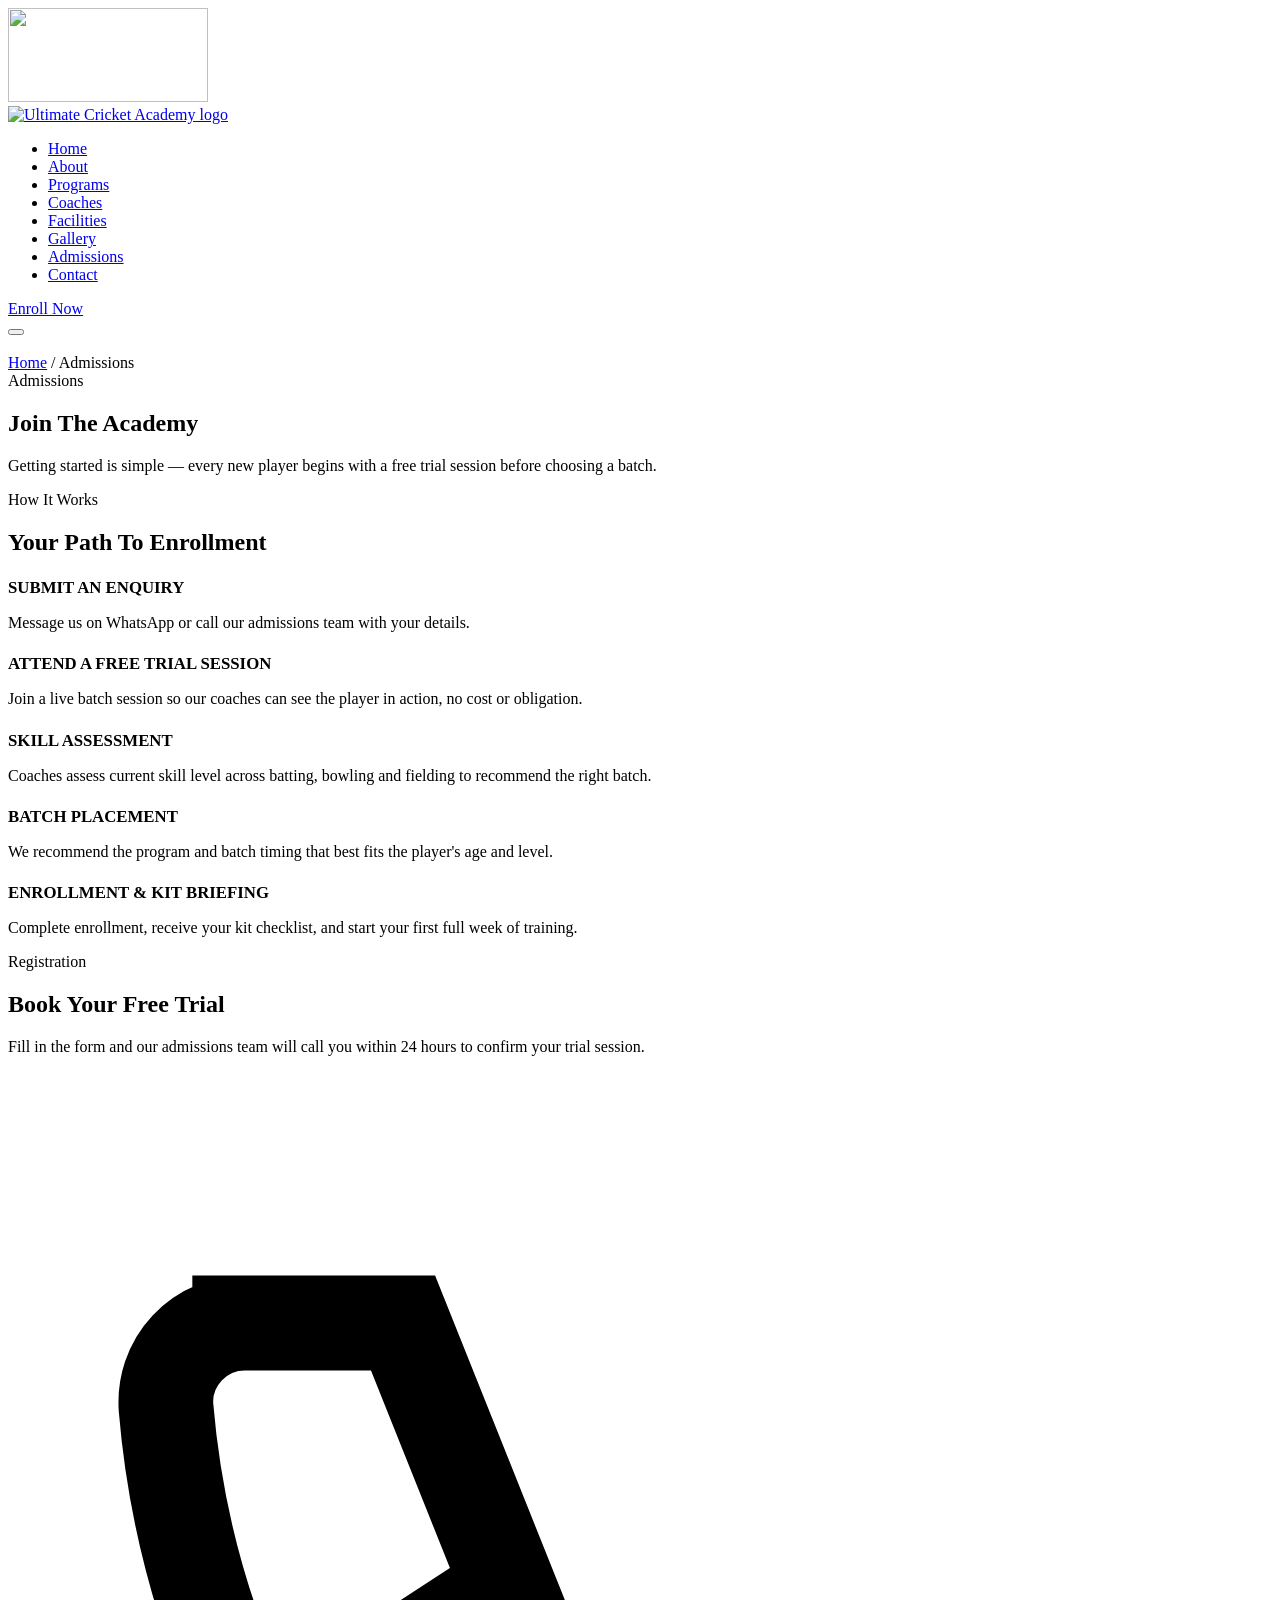
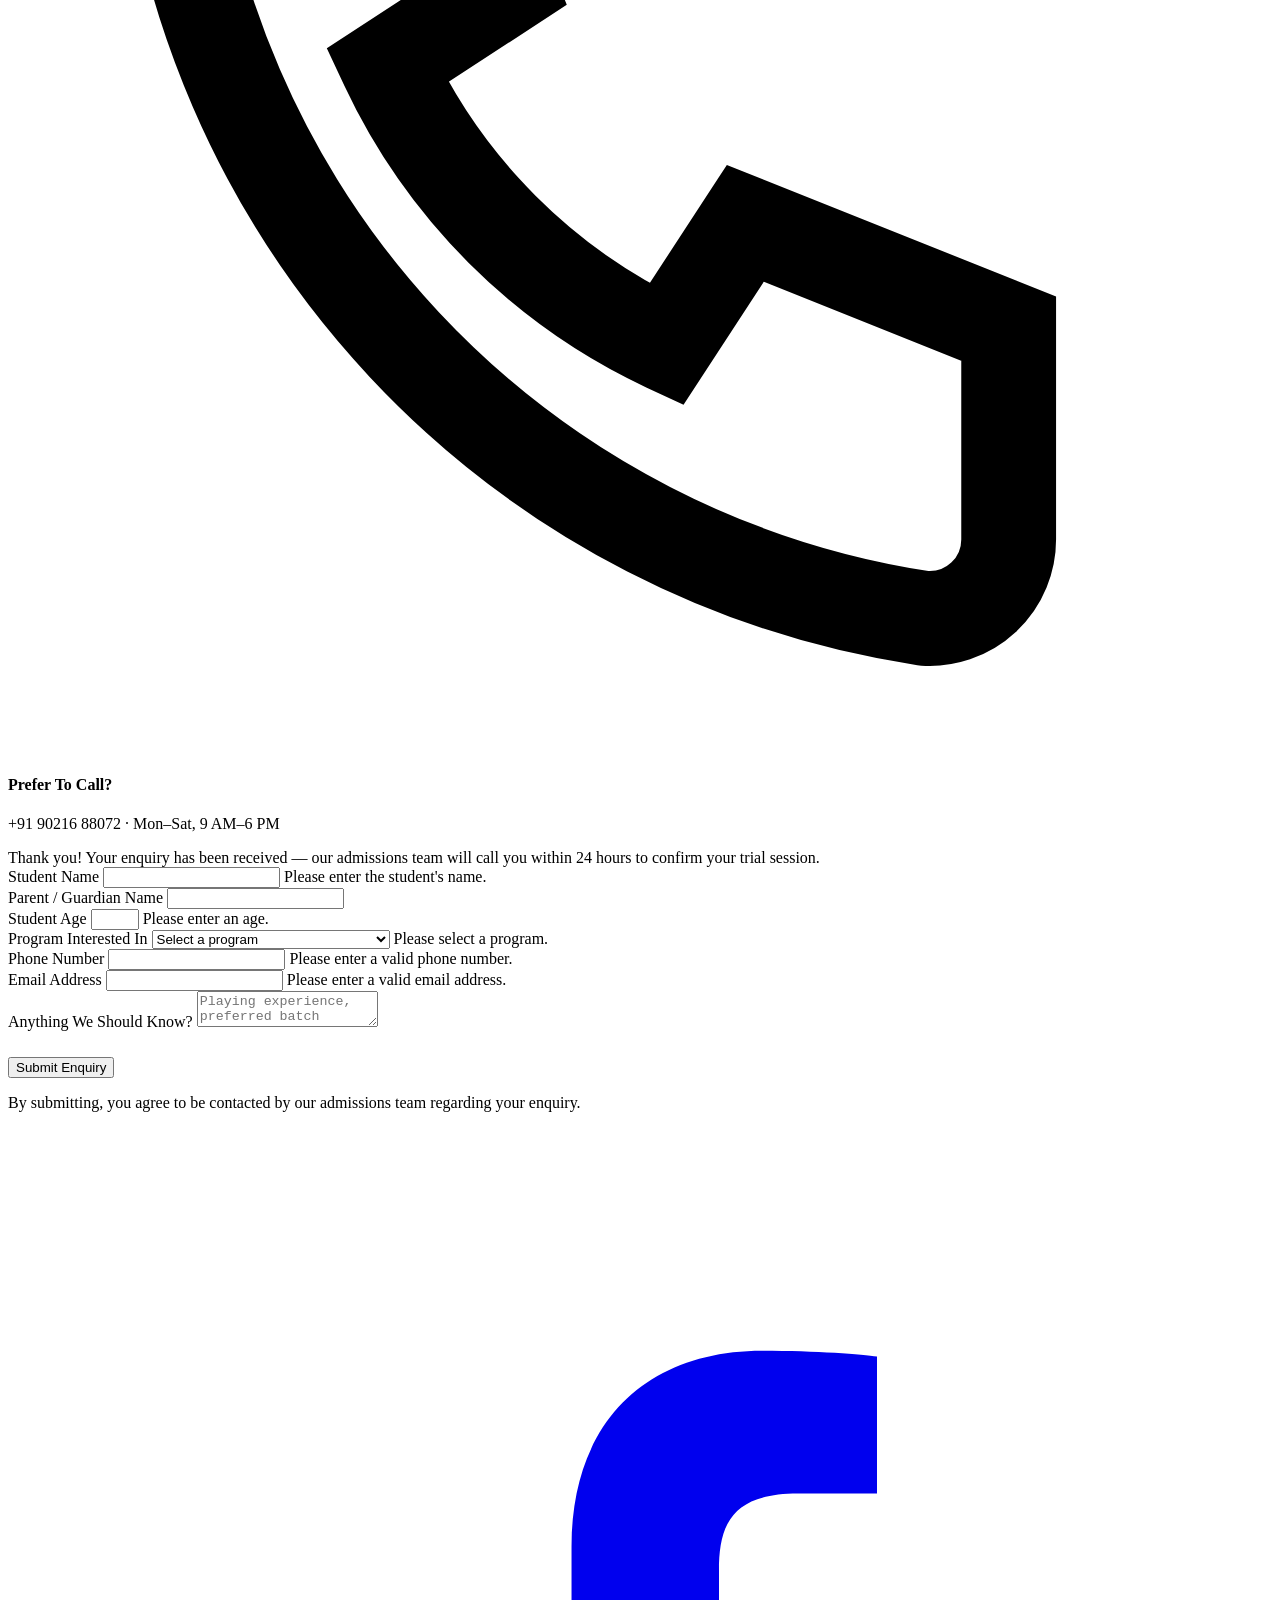
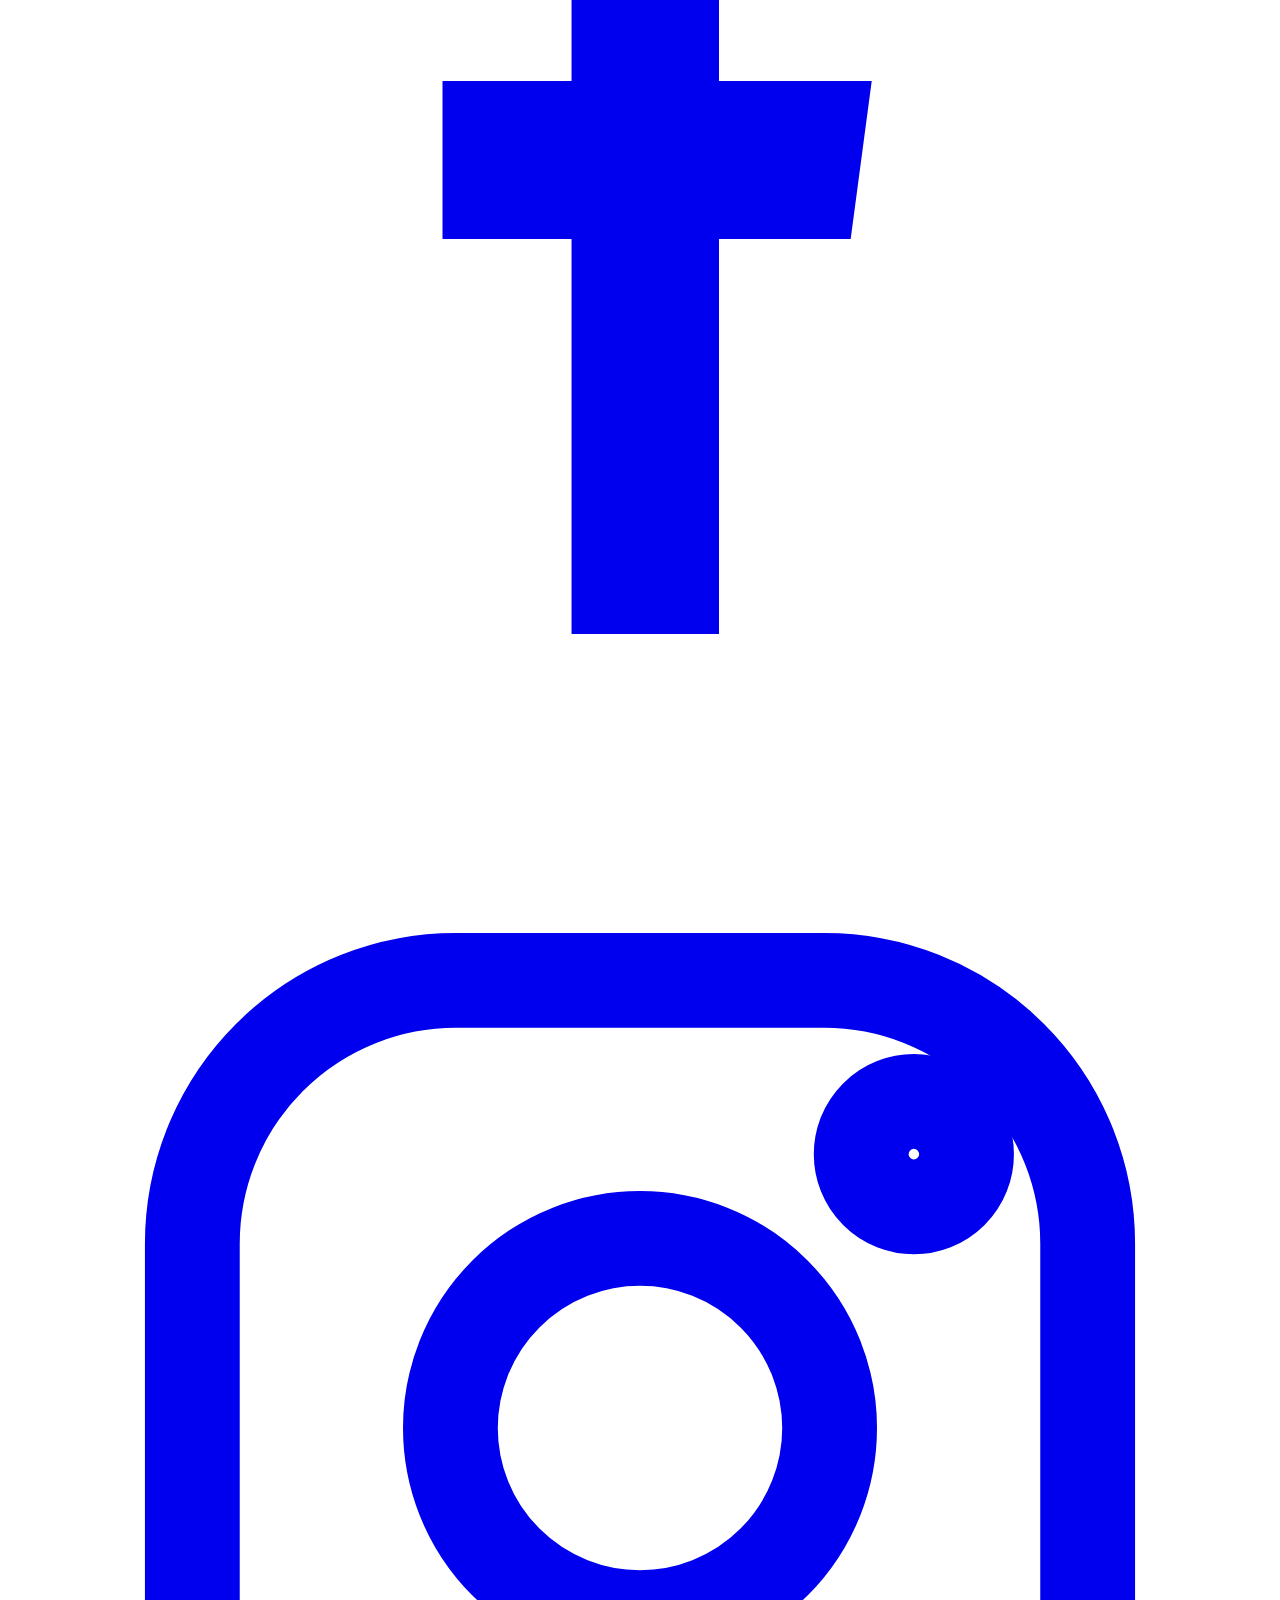
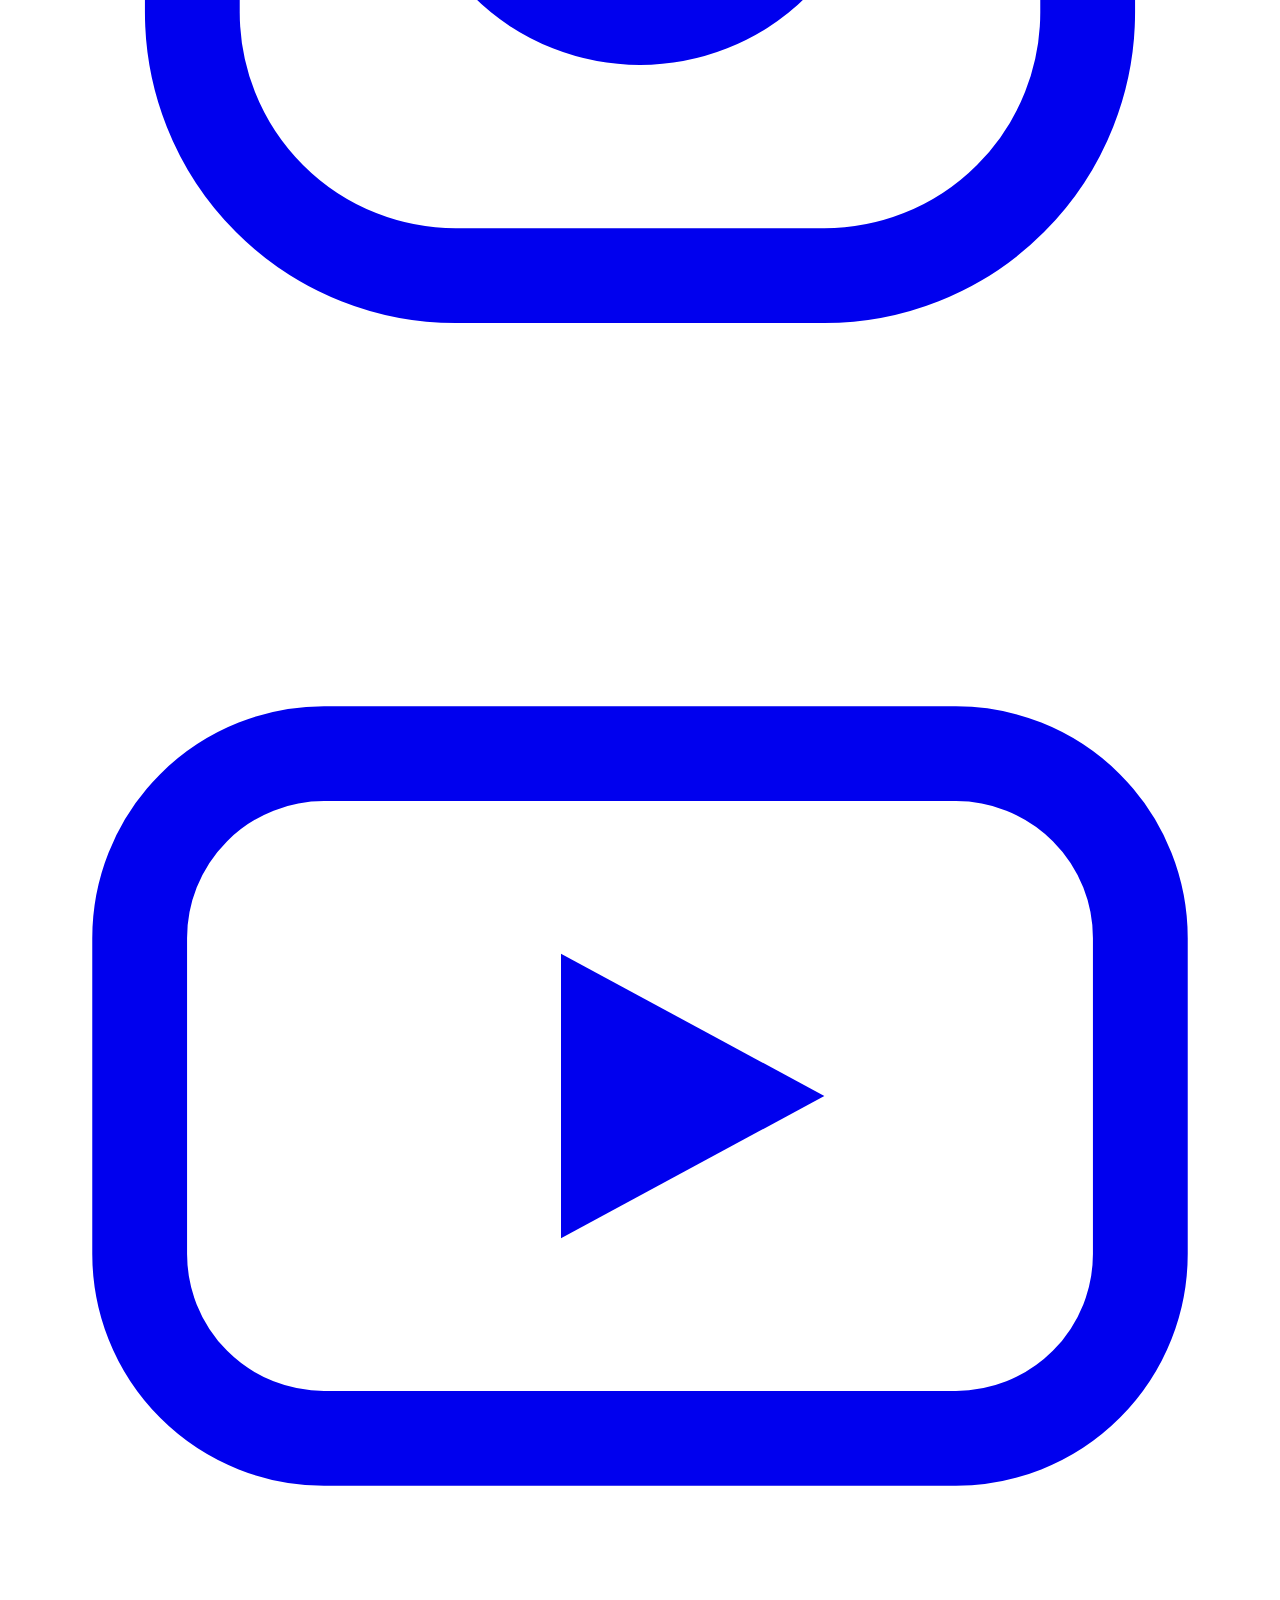
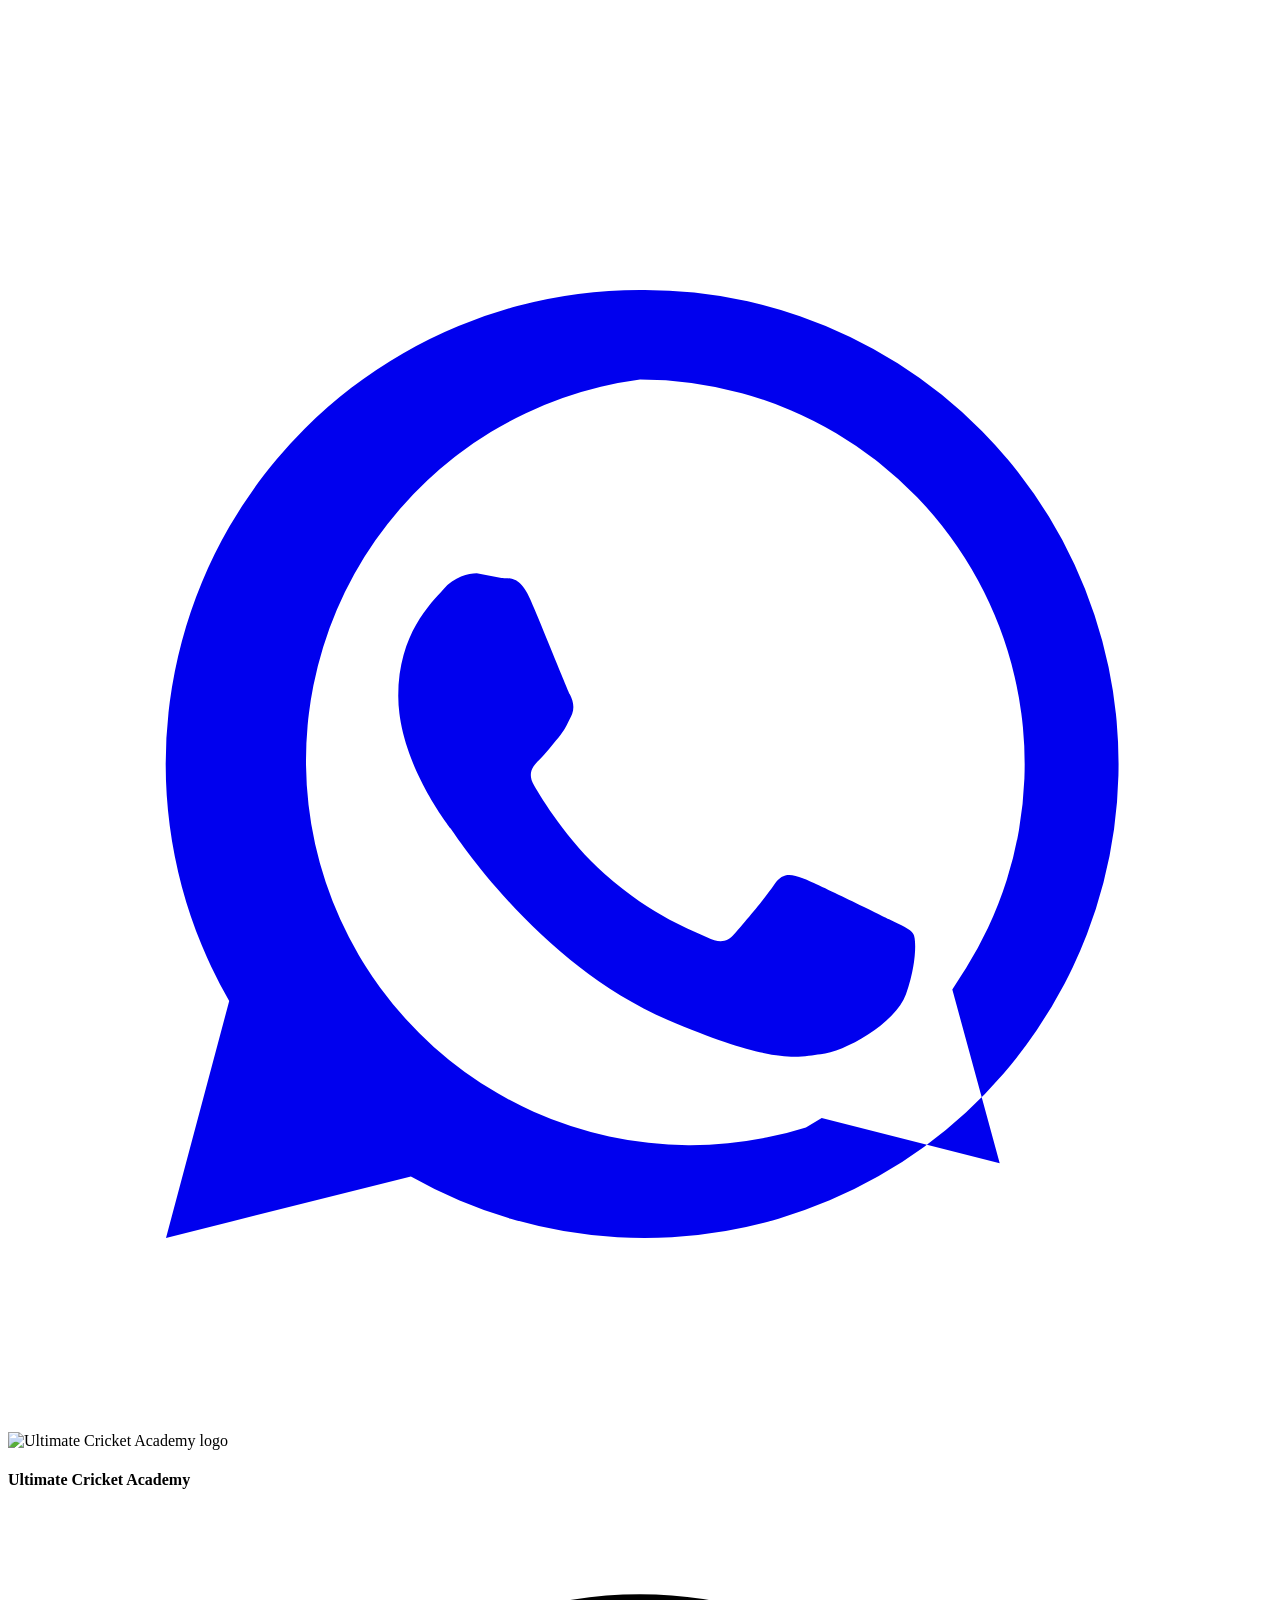
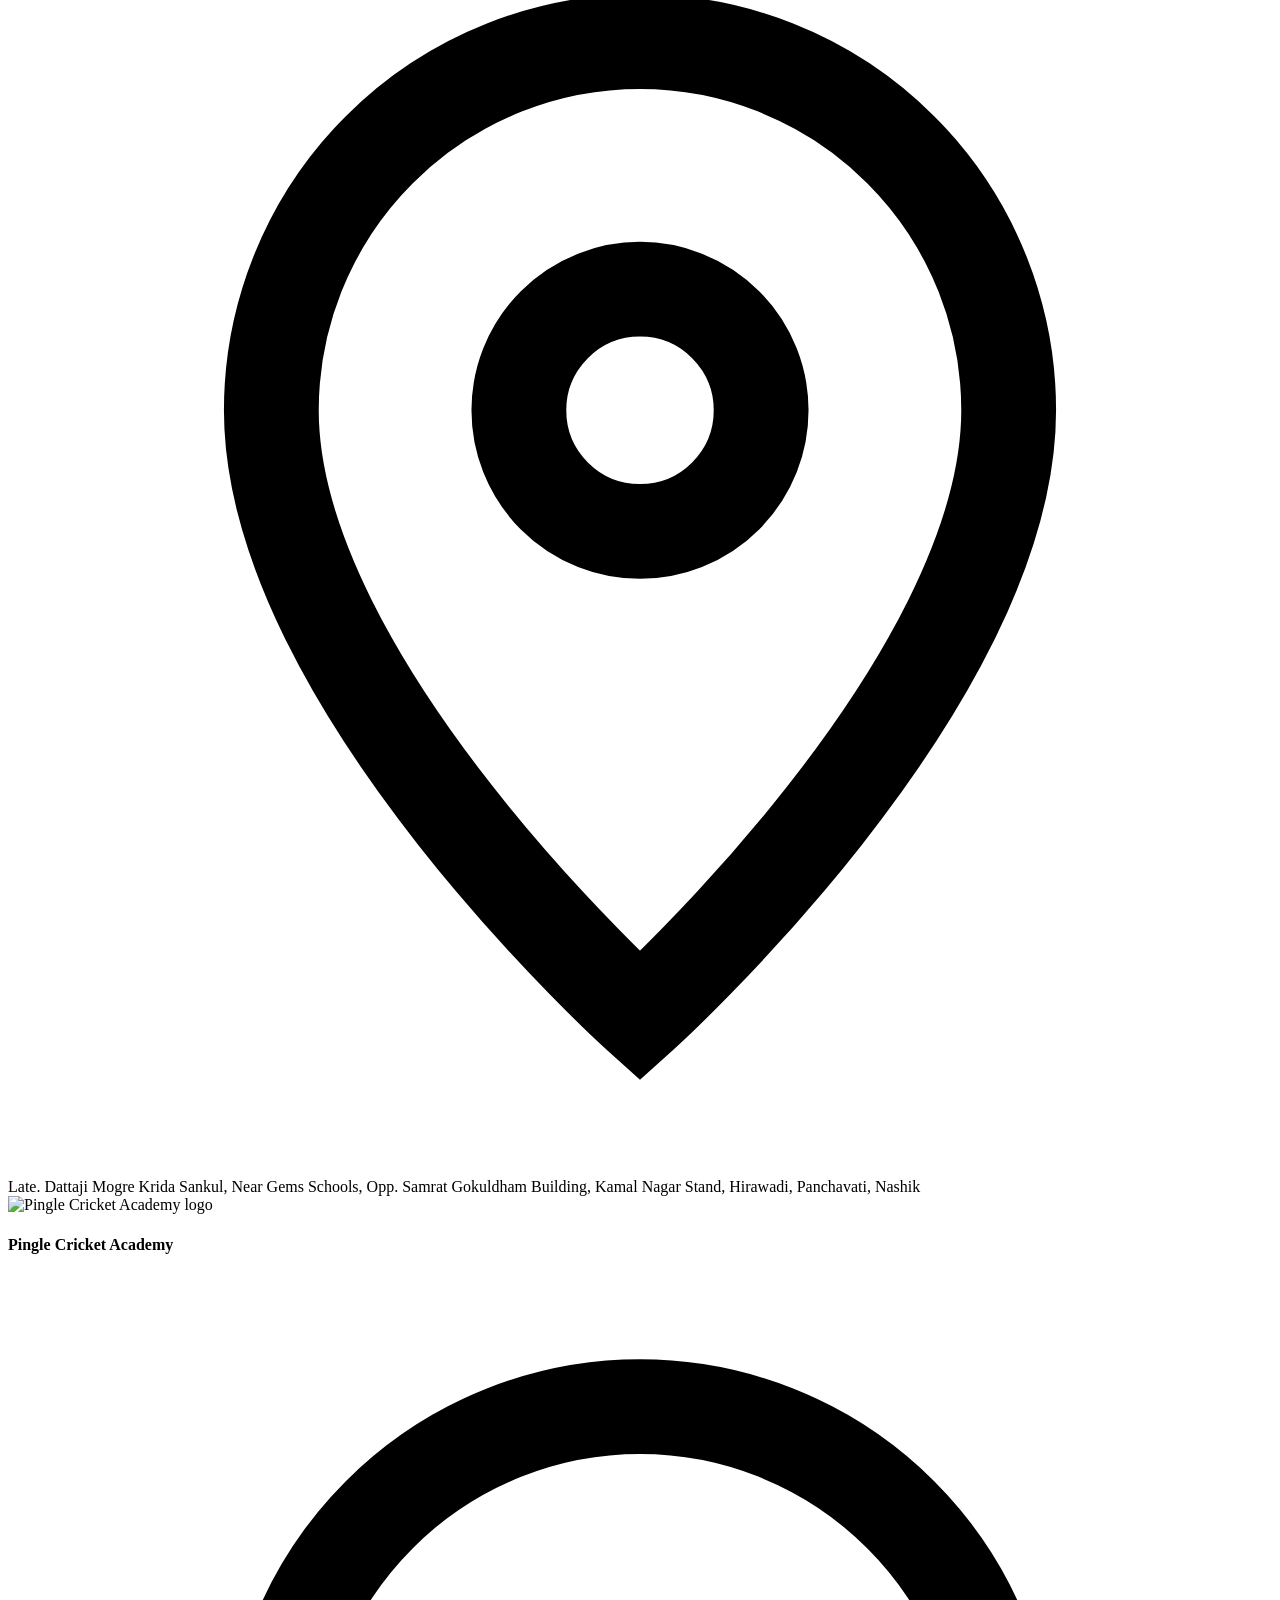
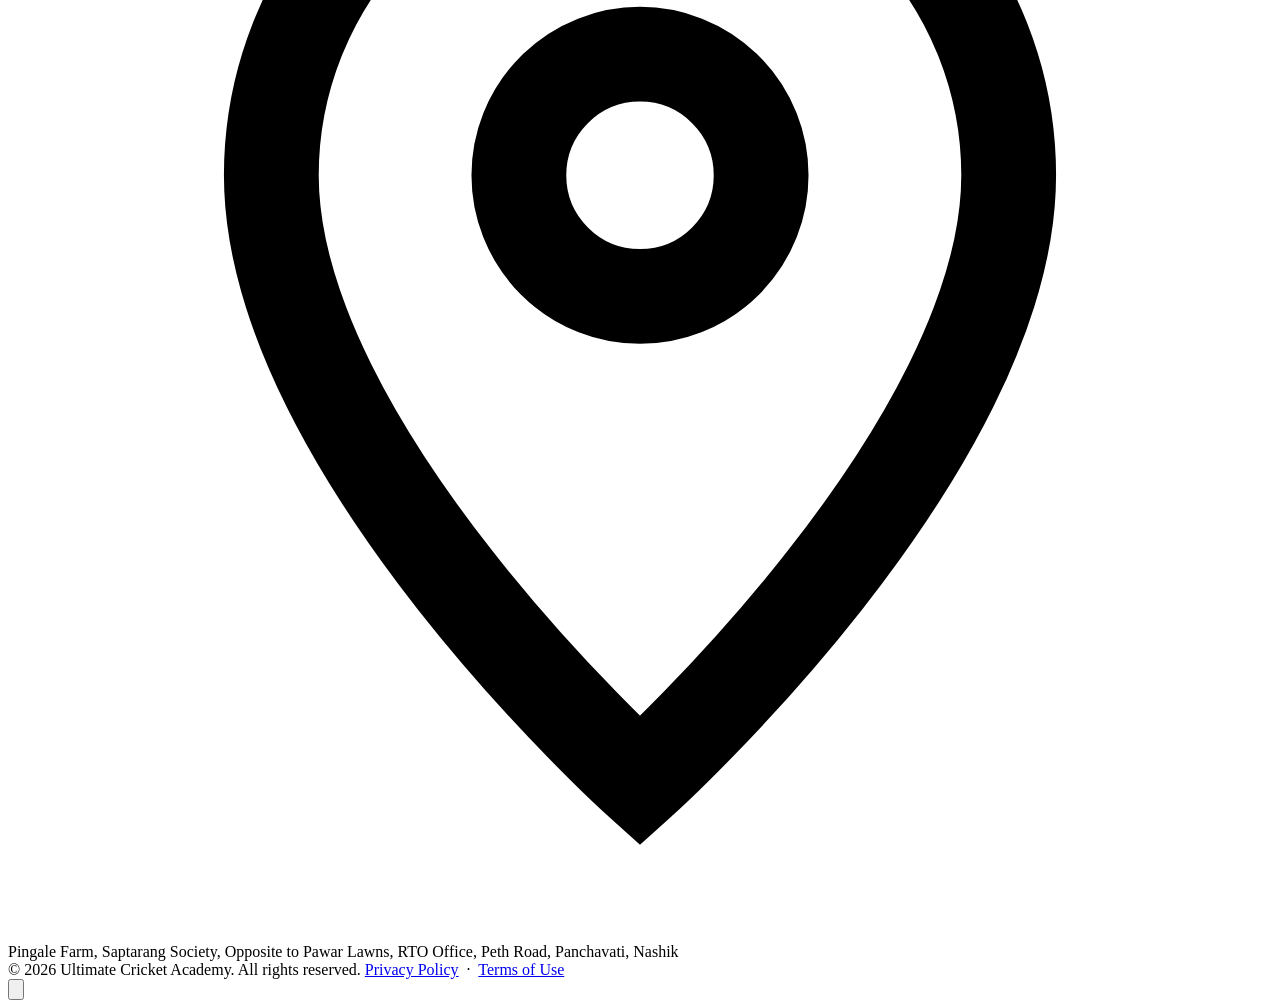
==== admissions.html @ f631624e "Add files via upload" ====
<!DOCTYPE html>
<html lang="en">
<head>
<meta charset="UTF-8">
<meta name="viewport" content="width=device-width, initial-scale=1.0">
<title>Admissions | Ultimate Cricket Academy</title>
<meta name="description" content="Ultimate Cricket Academy is a premium cricket coaching academy offering structured programs for juniors, youth and adults, led by experienced coaches with world-class facilities.">

<link rel="icon" type="image/png" sizes="32x32" href="assets/favicon-32.png">
<link rel="icon" type="image/png" sizes="64x64" href="assets/favicon-64.png">
<link rel="apple-touch-icon" sizes="180x180" href="assets/favicon-180.png">
<link rel="icon" type="image/png" sizes="512x512" href="assets/favicon-512.png">

<link rel="preconnect" href="https://fonts.googleapis.com">
<link rel="preconnect" href="https://fonts.gstatic.com" crossorigin>
<link href="https://fonts.googleapis.com/css2?family=Oswald:wght@400;500;600;700&family=Inter:wght@400;500;600;700&family=Bebas+Neue&display=swap" rel="stylesheet">

<link rel="stylesheet" href="css/style.css">
<noscript><style>.reveal{opacity:1 !important; transform:none !important;} #loader{display:none !important;}</style></noscript>
</head>
<body>
  <div id="loader" aria-hidden="true">
    <img src="assets/logo-transparent.png" alt="" width="200" height="94">
    <div class="loader-bar"></div>
  </div>

  <div class="nav-scrim"></div>
  <header class="navbar">
    <div class="nav-inner">
      <a href="index.html" class="brand" aria-label="Ultimate Cricket Academy home">
        <img src="assets/logo-transparent.png" alt="Ultimate Cricket Academy logo" width="220" height="103">
      </a>
      <nav aria-label="Primary">
        <ul class="nav-links">
          <li><a href="index.html" class="seam-link">Home</a></li>
          <li><a href="about.html" class="seam-link">About</a></li>
          <li><a href="programs.html" class="seam-link">Programs</a></li>
          <li><a href="coaches.html" class="seam-link">Coaches</a></li>
          <li><a href="facilities.html" class="seam-link">Facilities</a></li>
          <li><a href="gallery.html" class="seam-link">Gallery</a></li>
          <li><a href="admissions.html" class="seam-link active">Admissions</a></li>
          <li><a href="contact.html" class="seam-link">Contact</a></li>
        </ul>
      </nav>
      <div class="nav-cta">
        <a href="https://wa.me/918087288072?text=Hi%2C%20I%27m%20interested%20in%20enrolling%20at%20Ultimate%20Cricket%20Academy" class="btn btn-gold" target="_blank" rel="noopener">Enroll Now</a>
      </div>
      <button class="nav-toggle" aria-label="Toggle menu" aria-expanded="false">
        <span></span><span></span><span></span>
      </button>
    </div>
  </header>
  <section class="page-header">
    <img src="assets/icon-mark.png" alt="" class="page-header-swoosh" aria-hidden="true">
    <div class="container">
      <div class="breadcrumb"><a href="index.html">Home</a> / Admissions</div>
      <span class="eyebrow">Admissions</span>
      <h1>Join The Academy</h1>
      <p>Getting started is simple &mdash; every new player begins with a free trial session before choosing a batch.</p>
    </div>
  </section>

  <section class="section">
    <div class="container">
      <div class="section-head reveal">
        <span class="eyebrow">How It Works</span>
        <h2>Your Path To Enrollment</h2>
      </div>
      <div class="steps">
        <div class="step reveal">
          <div class="step-num"></div>
          <div><h4 style="font-family:var(--font-display); color:var(--navy); text-transform:uppercase; font-size:1.05rem; margin-bottom:6px;">Submit An Enquiry</h4><p>Message us on WhatsApp or call our admissions team with your details.</p></div>
        </div>
        <div class="step reveal reveal-delay-1">
          <div class="step-num"></div>
          <div><h4 style="font-family:var(--font-display); color:var(--navy); text-transform:uppercase; font-size:1.05rem; margin-bottom:6px;">Attend A Free Trial Session</h4><p>Join a live batch session so our coaches can see the player in action, no cost or obligation.</p></div>
        </div>
        <div class="step reveal reveal-delay-2">
          <div class="step-num"></div>
          <div><h4 style="font-family:var(--font-display); color:var(--navy); text-transform:uppercase; font-size:1.05rem; margin-bottom:6px;">Skill Assessment</h4><p>Coaches assess current skill level across batting, bowling and fielding to recommend the right batch.</p></div>
        </div>
        <div class="step reveal reveal-delay-3">
          <div class="step-num"></div>
          <div><h4 style="font-family:var(--font-display); color:var(--navy); text-transform:uppercase; font-size:1.05rem; margin-bottom:6px;">Batch Placement</h4><p>We recommend the program and batch timing that best fits the player's age and level.</p></div>
        </div>
        <div class="step reveal reveal-delay-4">
          <div class="step-num"></div>
          <div><h4 style="font-family:var(--font-display); color:var(--navy); text-transform:uppercase; font-size:1.05rem; margin-bottom:6px;">Enrollment &amp; Kit Briefing</h4><p>Complete enrollment, receive your kit checklist, and start your first full week of training.</p></div>
        </div>
      </div>
    </div>
  </section>

  <section class="section">
    <div class="container">
      <div class="grid grid-2" style="align-items:flex-start; gap:60px;">
        <div class="reveal">
          <span class="eyebrow">Registration</span>
          <h2>Book Your Free Trial</h2>
          <p>Fill in the form and our admissions team will call you within 24 hours to confirm your trial session.</p>
          <div class="contact-tile" style="margin-top:30px;">
            <div class="icon-tile"><svg viewBox="0 0 24 24" fill="none" stroke="currentColor" stroke-width="1.8"><path d="M3.5 4.5h4l2 5-2.3 1.5a11 11 0 0 0 5.3 5.3l1.5-2.3 5 2v4a1.5 1.5 0 0 1-1.6 1.5A17 17 0 0 1 3 6.1 1.5 1.5 0 0 1 4.5 4.5z"/></svg></div>
            <div><h4>Prefer To Call?</h4><p>+91 90216 88072 &middot; Mon&ndash;Sat, 9 AM&ndash;6 PM</p></div>
          </div>
        </div>

        <div class="reveal reveal-delay-1">
          <form data-validate novalidate>
            <div class="form-success" id="admissionSuccess">Thank you! Your enquiry has been received &mdash; our admissions team will call you within 24 hours to confirm your trial session.</div>
            <div class="form-grid">
              <div class="field">
                <label for="studentName">Student Name</label>
                <input type="text" id="studentName" name="studentName" required>
                <span class="error">Please enter the student's name.</span>
              </div>
              <div class="field">
                <label for="parentName">Parent / Guardian Name</label>
                <input type="text" id="parentName" name="parentName">
              </div>
              <div class="field">
                <label for="age">Student Age</label>
                <input type="number" id="age" name="age" min="4" max="60" required>
                <span class="error">Please enter an age.</span>
              </div>
              <div class="field">
                <label for="program">Program Interested In</label>
                <select id="program" name="program" required>
                  <option value="">Select a program</option>
                  <option>Mini Cricketers (5&ndash;8)</option>
                  <option>Junior Development (9&ndash;12)</option>
                  <option>Youth Elite (13&ndash;17)</option>
                  <option>High-Performance Elite Squad (18+)</option>
                  <option>Personal Training</option>
                  <option>Summer / Holiday Camp</option>
                </select>
                <span class="error">Please select a program.</span>
              </div>
              <div class="field">
                <label for="phone">Phone Number</label>
                <input type="tel" id="phone" name="phone" required>
                <span class="error">Please enter a valid phone number.</span>
              </div>
              <div class="field">
                <label for="email">Email Address</label>
                <input type="email" id="email" name="email" required>
                <span class="error">Please enter a valid email address.</span>
              </div>
              <div class="field full">
                <label for="message">Anything We Should Know?</label>
                <textarea id="message" name="message" placeholder="Playing experience, preferred batch timing, etc."></textarea>
              </div>
            </div>
            <button type="submit" class="btn btn-gold btn-block" style="margin-top:26px;">Submit Enquiry</button>
            <p class="form-note">By submitting, you agree to be contacted by our admissions team regarding your enquiry.</p>
          </form>
        </div>
      </div>
    </div>
  </section>
  <footer>
    <div class="footer-stitch" aria-hidden="true"></div>
    <div class="container footer-top">
      <div class="footer-social" aria-label="Social media links" style="margin:0 0 32px;">
        <a href="https://www.facebook.com/bhavik.mankodi" target="_blank" rel="noopener" aria-label="Facebook"><svg viewBox="0 0 24 24" fill="currentColor"><path d="M13.5 21v-7.5H16l.4-3H13.5V8.4c0-.87.24-1.46 1.5-1.46H16.5V4.34C16.24 4.3 15.35 4.23 14.32 4.23c-2.15 0-3.62 1.31-3.62 3.72V10.5H8.25v3H10.7V21h2.8z"/></svg></a>
        <a href="https://www.instagram.com/ultimate_cricket_academy?igsi=dTNucmFyZTFrN2hw" target="_blank" rel="noopener" aria-label="Instagram"><svg viewBox="0 0 24 24" fill="none" stroke="currentColor" stroke-width="1.8"><rect x="3.5" y="3.5" width="17" height="17" rx="5"/><circle cx="12" cy="12" r="3.6"/><circle cx="17.2" cy="6.8" r="1"/></svg></a>
        <a href="https://www.youtube.com/@mankodibhavik9" target="_blank" rel="noopener" aria-label="YouTube"><svg viewBox="0 0 24 24" fill="none" stroke="currentColor" stroke-width="1.8"><rect x="2.5" y="5.5" width="19" height="13" rx="3.5"/><path d="M10.5 9.3l5 2.7-5 2.7z" fill="currentColor" stroke="none"/></svg></a>
        <a href="https://wa.me/918087288072" target="_blank" rel="noopener" aria-label="WhatsApp"><svg viewBox="0 0 24 24" fill="currentColor"><path d="M12 3a9 9 0 0 0-7.8 13.5L3 21l4.65-1.17A9 9 0 1 0 12 3zm0 1.7a7.3 7.3 0 0 1 6.13 11.27l-.2.31.9 3.3-3.38-.86-.3.18A7.3 7.3 0 1 1 12 4.7zm-3.1 3.68c-.16 0-.42.06-.64.31-.22.25-.85.83-.85 2.02s.87 2.35.99 2.51c.12.16 1.7 2.6 4.13 3.64 2.04.87 2.46.7 2.9.65.44-.04 1.42-.58 1.62-1.14.2-.56.2-1.04.14-1.14-.06-.1-.22-.16-.46-.28-.24-.12-1.42-.7-1.64-.78-.22-.08-.38-.12-.54.12-.16.24-.62.78-.76.94-.14.16-.28.18-.52.06-.24-.12-1.02-.38-1.94-1.2-.72-.64-1.2-1.44-1.34-1.68-.14-.24-.02-.37.1-.49.11-.11.24-.28.36-.42.12-.14.16-.24.24-.4.08-.16.04-.3-.02-.42-.06-.12-.54-1.32-.75-1.8-.2-.47-.4-.4-.55-.41z"/></svg></a>
      </div>
      <div class="footer-addresses">
        <div>
          <div class="footer-address-badge"><img src="assets/logo-transparent.png" alt="Ultimate Cricket Academy logo" class="footer-address-logo"></div>
          <h4>Ultimate Cricket Academy</h4>
          <div class="contact-line">
            <svg viewBox="0 0 24 24" fill="none" stroke="currentColor" stroke-width="1.8"><path d="M12 21s7-6.3 7-11.5A7 7 0 0 0 5 9.5C5 14.7 12 21 12 21z"/><circle cx="12" cy="9.5" r="2.3"/></svg>
            <span>Late. Dattaji Mogre Krida Sankul, Near Gems Schools, Opp. Samrat Gokuldham Building, Kamal Nagar Stand, Hirawadi, Panchavati, Nashik</span>
          </div>
        </div>
        <div>
          <div class="footer-address-badge"><img src="assets/pingle-logo-transparent.png" alt="Pingle Cricket Academy logo" class="footer-address-logo"></div>
          <h4>Pingle Cricket Academy</h4>
          <div class="contact-line">
            <svg viewBox="0 0 24 24" fill="none" stroke="currentColor" stroke-width="1.8"><path d="M12 21s7-6.3 7-11.5A7 7 0 0 0 5 9.5C5 14.7 12 21 12 21z"/><circle cx="12" cy="9.5" r="2.3"/></svg>
            <span>Pingale Farm, Saptarang Society, Opposite to Pawar Lawns, RTO Office, Peth Road, Panchavati, Nashik</span>
          </div>
        </div>
      </div>
    </div>
    <div class="container">
      <div class="footer-bottom">
        <span>&copy; <span data-year>2026</span> Ultimate Cricket Academy. All rights reserved.</span>
        <span><a href="#">Privacy Policy</a> &nbsp;&middot;&nbsp; <a href="#">Terms of Use</a></span>
      </div>
    </div>
  </footer>

  <button id="toTop" aria-label="Back to top">
    <svg viewBox="0 0 24 24" fill="none" stroke="currentColor" stroke-width="2.2"><path d="M6 15l6-6 6 6"/></svg>
  </button>

  <script src="js/main.js"></script>
</body>
</html>
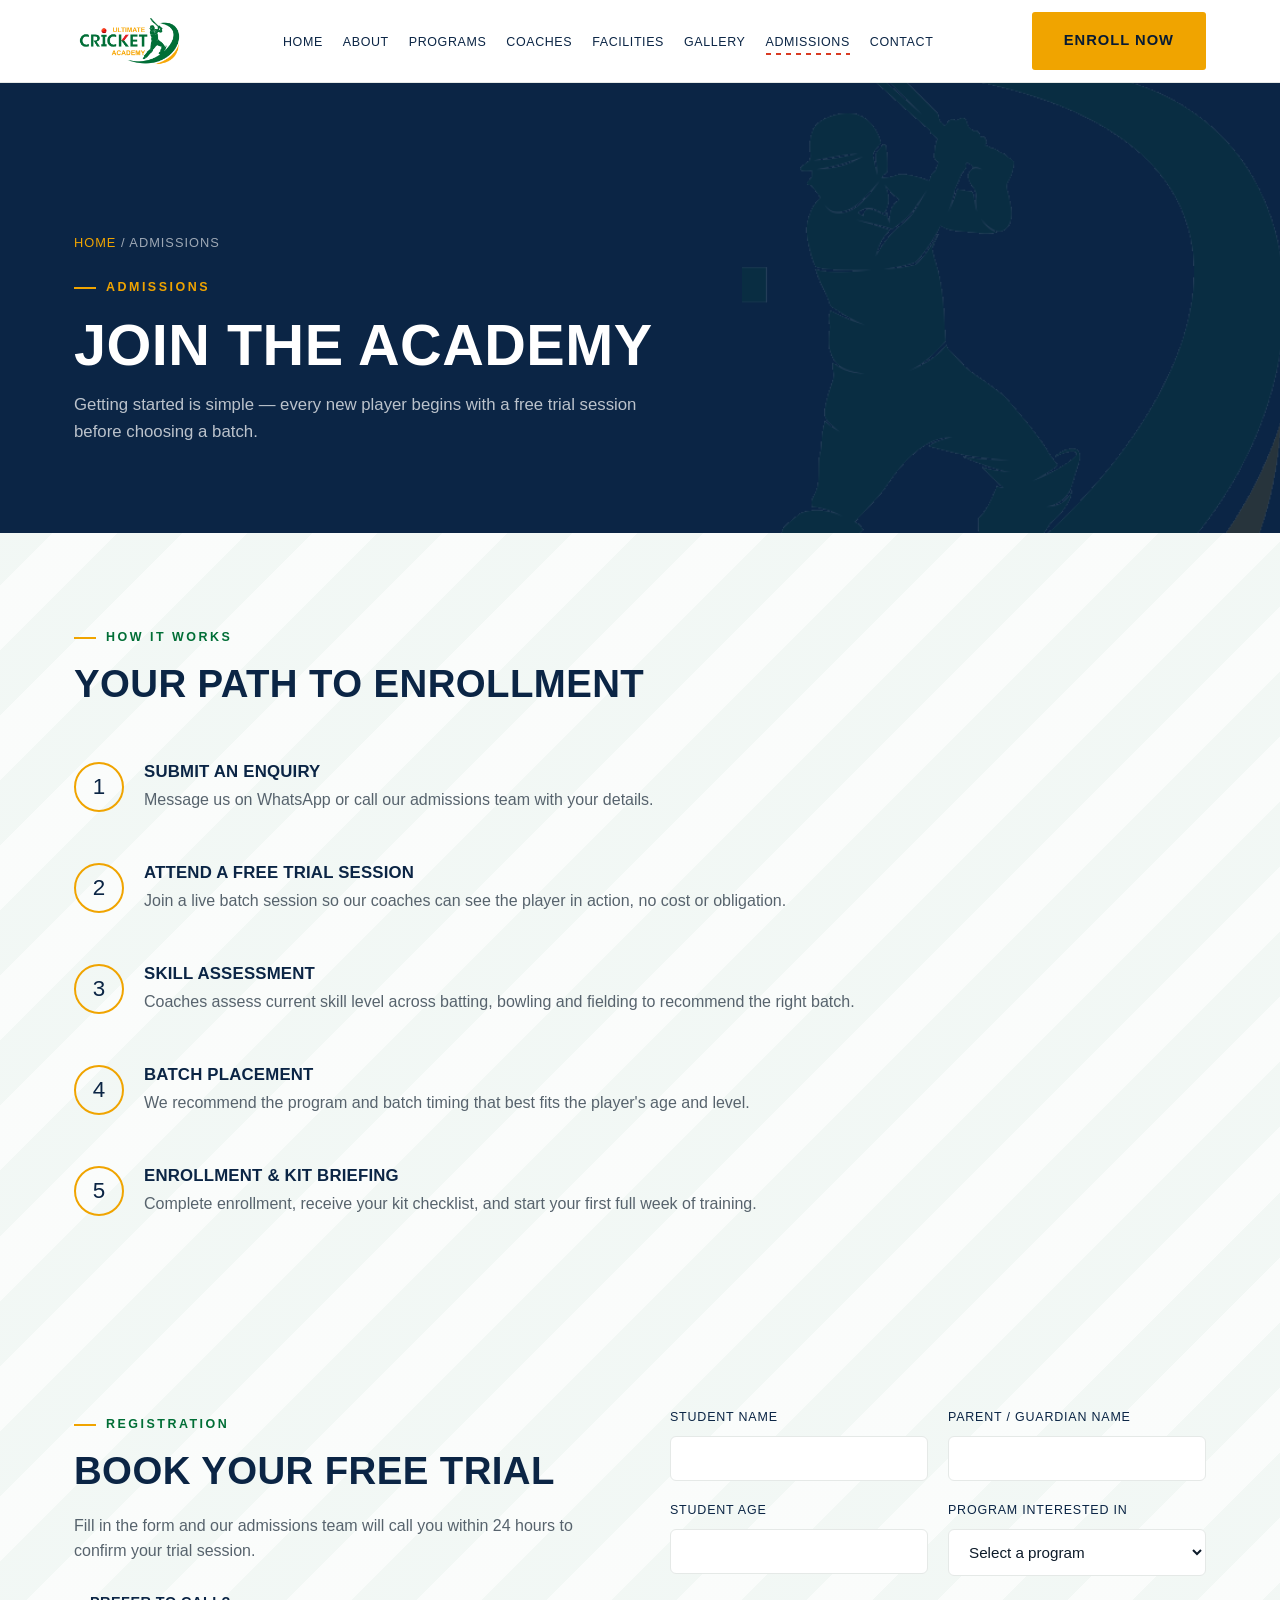
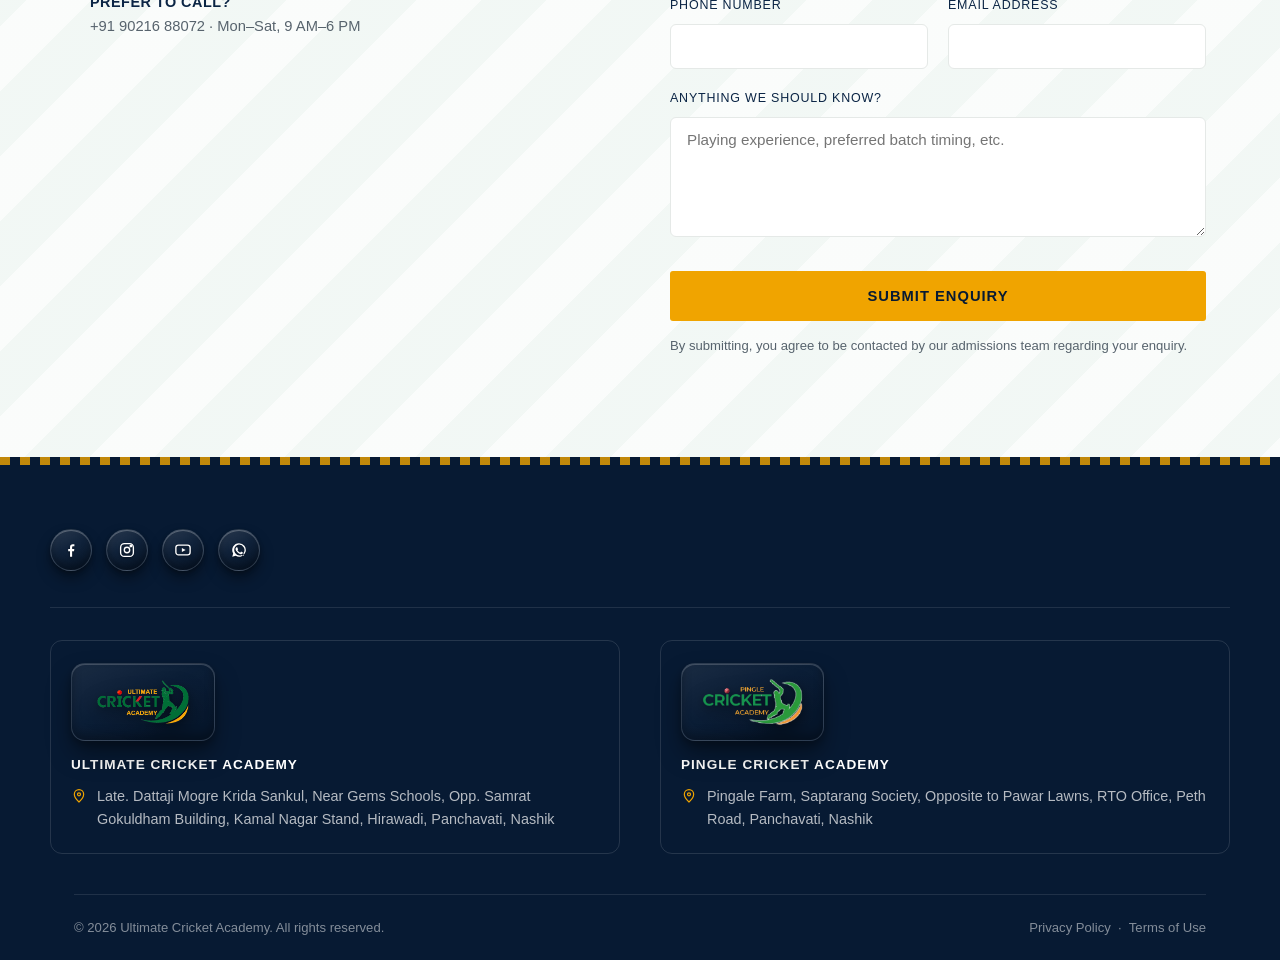
==== commit 83dfd04a: "Added Riddhi Khot" ====
--- a/admissions.html
+++ b/admissions.html
@@ -105,26 +105,26 @@
         </div>
 
         <div class="reveal reveal-delay-1">
-          <form data-validate novalidate>
+          <form data-validate data-whatsapp="919021688072" novalidate>
             <div class="form-success" id="admissionSuccess">Thank you! Your enquiry has been received &mdash; our admissions team will call you within 24 hours to confirm your trial session.</div>
             <div class="form-grid">
               <div class="field">
                 <label for="studentName">Student Name</label>
-                <input type="text" id="studentName" name="studentName" required>
+                <input type="text" id="studentName" name="studentName" data-wa-label="Student Name" required>
                 <span class="error">Please enter the student's name.</span>
               </div>
               <div class="field">
                 <label for="parentName">Parent / Guardian Name</label>
-                <input type="text" id="parentName" name="parentName">
+                <input type="text" id="parentName" name="parentName" data-wa-label="Parent/Guardian Name">
               </div>
               <div class="field">
                 <label for="age">Student Age</label>
-                <input type="number" id="age" name="age" min="4" max="60" required>
+                <input type="number" id="age" name="age" data-wa-label="Student Age" min="4" max="60" required>
                 <span class="error">Please enter an age.</span>
               </div>
               <div class="field">
                 <label for="program">Program Interested In</label>
-                <select id="program" name="program" required>
+                <select id="program" name="program" data-wa-label="Program" required>
                   <option value="">Select a program</option>
                   <option>Mini Cricketers (5&ndash;8)</option>
                   <option>Junior Development (9&ndash;12)</option>
@@ -137,17 +137,17 @@
               </div>
               <div class="field">
                 <label for="phone">Phone Number</label>
-                <input type="tel" id="phone" name="phone" required>
+                <input type="tel" id="phone" name="phone" data-wa-label="Phone Number" required>
                 <span class="error">Please enter a valid phone number.</span>
               </div>
               <div class="field">
                 <label for="email">Email Address</label>
-                <input type="email" id="email" name="email" required>
+                <input type="email" id="email" name="email" data-wa-label="Email" required>
                 <span class="error">Please enter a valid email address.</span>
               </div>
               <div class="field full">
                 <label for="message">Anything We Should Know?</label>
-                <textarea id="message" name="message" placeholder="Playing experience, preferred batch timing, etc."></textarea>
+                <textarea id="message" name="message" data-wa-label="Notes" placeholder="Playing experience, preferred batch timing, etc."></textarea>
               </div>
             </div>
             <button type="submit" class="btn btn-gold btn-block" style="margin-top:26px;">Submit Enquiry</button>
--- a/css/style.css
+++ b/css/style.css
@@ -0,0 +1,861 @@
+/* ==========================================================================
+   Ultimate Cricket Academy — Design System
+   Navy / Cricket Green / Gold — clean, premium, trustworthy
+   ========================================================================== */
+
+:root{
+  --navy:        #0B2545;
+  --navy-dark:   #071A33;
+  --navy-tint:   #12335E;
+  --green:       #006E36;
+  --green-dark:  #00522A;
+  --green-tint:  #E6F2EB;
+  --gold:        #F0A400;
+  --gold-deep:   #B36E00;
+  --red:         #D93A22;
+  --bg:          #FFFFFF;
+  --bg-soft:     #F5F7F6;
+  --ink:         #0D1B2A;
+  --muted:       #57636D;
+  --line:        #E5E9E7;
+
+  --font-display: "Oswald", sans-serif;
+  --font-body: "Inter", sans-serif;
+  --font-score: "Bebas Neue", sans-serif;
+
+  --container: 1180px;
+  --radius: 8px;
+  --shadow-sm: 0 2px 10px rgba(11,37,69,.06);
+  --shadow-md: 0 12px 32px rgba(11,37,69,.10);
+  --shadow-lg: 0 24px 60px rgba(11,37,69,.16);
+}
+
+*, *::before, *::after{ box-sizing:border-box; }
+html{ scroll-behavior:smooth; }
+@media (prefers-reduced-motion: reduce){
+  html{ scroll-behavior:auto; }
+  *, *::before, *::after{ animation-duration:0.001ms !important; animation-iteration-count:1 !important; transition-duration:0.001ms !important; scroll-behavior:auto !important; }
+}
+
+body{
+  margin:0;
+  font-family:var(--font-body);
+  color:var(--ink);
+  background:
+    repeating-linear-gradient(135deg,
+      rgba(0,110,54,0.05) 0px,
+      rgba(0,110,54,0.05) 46px,
+      rgba(0,110,54,0.02) 46px,
+      rgba(0,110,54,0.02) 92px),
+    var(--bg);
+  font-size:16px;
+  line-height:1.6;
+  -webkit-font-smoothing:antialiased;
+}
+
+h1,h2,h3,h4{
+  font-family:var(--font-display);
+  color:var(--navy);
+  margin:0 0 .5em;
+  line-height:1.15;
+  font-weight:600;
+  letter-spacing:.2px;
+}
+h1{ font-size:clamp(2.4rem, 4.5vw, 4rem); font-weight:700; text-transform:uppercase; letter-spacing:.5px; }
+h2{ font-size:clamp(1.9rem, 3vw, 2.6rem); text-transform:uppercase; letter-spacing:.4px; }
+h3{ font-size:1.3rem; }
+p{ margin:0 0 1em; color:var(--muted); }
+a{ color:inherit; text-decoration:none; }
+img{ max-width:100%; display:block; }
+ul{ margin:0; padding:0; list-style:none; }
+button{ font-family:inherit; cursor:pointer; }
+
+.container{ max-width:var(--container); margin:0 auto; padding:0 24px; }
+.section{ padding:88px 0; }
+.section-soft{ background:var(--bg-soft); }
+.section-navy{ background:var(--navy); color:#fff; }
+.section-navy h2, .section-navy h3{ color:#fff; }
+.section-navy p{ color:rgba(255,255,255,.72); }
+
+.eyebrow{
+  display:inline-flex; align-items:center; gap:10px;
+  font-family:var(--font-display);
+  font-size:.78rem; font-weight:600;
+  letter-spacing:2.5px; text-transform:uppercase;
+  color:var(--green);
+  margin-bottom:14px;
+}
+.eyebrow::before{
+  content:""; width:22px; height:2px; background:var(--gold); display:inline-block;
+}
+.section-navy .eyebrow{ color:var(--gold); }
+
+.section-head{ max-width:680px; margin-bottom:56px; }
+.section-head.center{ margin-left:auto; margin-right:auto; text-align:center; }
+
+/* ---------- Seam-stitch signature motif ---------- */
+/* A cricket-ball seam stitch used as the site's structural signature:
+   dividers, underlines, and section markers. */
+.stitch{
+  position:relative;
+  height:14px;
+  width:100%;
+  overflow:hidden;
+}
+.stitch svg{ width:100%; height:100%; display:block; }
+
+.stitch-divider{
+  display:flex; align-items:center; gap:14px;
+  margin:0 0 40px;
+}
+.stitch-divider .seam{
+  flex:1; height:10px;
+  background-image: repeating-linear-gradient(90deg, var(--red) 0 8px, transparent 8px 16px);
+  mask-image: linear-gradient(90deg, transparent, black 6%, black 94%, transparent);
+  position:relative;
+}
+.stitch-divider .seam::before, .stitch-divider .seam::after{
+  content:""; position:absolute; left:0; right:0; height:1px; background:var(--line);
+}
+.stitch-divider .seam::before{ top:2px; }
+.stitch-divider .seam::after{ bottom:2px; }
+.stitch-divider .ball-dot{
+  width:10px; height:10px; border-radius:50%; background:var(--red); flex:none;
+}
+
+/* underline-on-hover using seam stitch */
+.seam-link{
+  position:relative; padding-bottom:6px;
+}
+.seam-link::after{
+  content:"";
+  position:absolute; left:0; bottom:0; height:2px; width:0;
+  background-image: repeating-linear-gradient(90deg, var(--red) 0 5px, transparent 5px 10px);
+  transition:width .3s ease;
+}
+.seam-link:hover::after, .seam-link.active::after{ width:100%; }
+
+/* ---------- Buttons ---------- */
+.btn{
+  display:inline-flex; align-items:center; justify-content:center; gap:8px;
+  font-family:var(--font-display);
+  font-weight:600; font-size:.92rem; letter-spacing:1px; text-transform:uppercase;
+  padding:15px 30px;
+  border-radius:3px;
+  border:2px solid transparent;
+  transition:transform .18s ease, box-shadow .18s ease, background .18s ease, color .18s ease, border-color .18s ease;
+  white-space:nowrap;
+}
+.btn-gold{ background:var(--gold); color:var(--navy-dark); }
+.btn-gold:hover{ background:#ffb31a; transform:translateY(-2px); box-shadow:var(--shadow-md); }
+.btn-outline{ background:transparent; border-color:rgba(255,255,255,.5); color:#fff; }
+.btn-outline:hover{ border-color:#fff; background:rgba(255,255,255,.08); transform:translateY(-2px); }
+.btn-outline-navy{ background:transparent; border-color:var(--navy); color:var(--navy); }
+.btn-outline-navy:hover{ background:var(--navy); color:#fff; transform:translateY(-2px); }
+.btn-green{ background:var(--green); color:#fff; }
+.btn-green:hover{ background:var(--green-dark); transform:translateY(-2px); box-shadow:var(--shadow-md); }
+.btn-block{ width:100%; }
+.btn:focus-visible, a:focus-visible, button:focus-visible, input:focus-visible, textarea:focus-visible, select:focus-visible{
+  outline:3px solid var(--gold); outline-offset:2px;
+}
+
+/* ==========================================================================
+   Loading screen
+   ========================================================================== */
+#loader{
+  position:fixed; inset:0; z-index:9999;
+  background:var(--navy);
+  display:flex; align-items:center; justify-content:center;
+  flex-direction:column; gap:22px;
+  transition:opacity .5s ease, visibility .5s ease;
+}
+#loader.hide{ opacity:0; visibility:hidden; }
+#loader img{ width:200px; height:auto; animation:loaderPulse 1.6s ease-in-out infinite; }
+.loader-bar{ width:180px; height:3px; background:rgba(255,255,255,.15); border-radius:2px; overflow:hidden; }
+.loader-bar::after{
+  content:""; display:block; height:100%; width:40%; background:var(--gold);
+  animation:loaderSlide 1.1s ease-in-out infinite;
+}
+@keyframes loaderPulse{ 0%,100%{ transform:scale(1); opacity:1;} 50%{ transform:scale(1.04); opacity:.85;} }
+@keyframes loaderSlide{ 0%{ transform:translateX(-100%);} 100%{ transform:translateX(280%);} }
+
+/* ==========================================================================
+   Navbar
+   ========================================================================== */
+.navbar{
+  position:sticky; top:0; z-index:1000;
+  background:rgba(255,255,255,.97);
+  backdrop-filter:blur(6px);
+  border-bottom:1px solid var(--line);
+}
+.nav-inner{
+  display:flex; align-items:center; justify-content:space-between;
+  padding:12px 24px;
+  max-width:var(--container); margin:0 auto;
+}
+.brand{ display:flex; align-items:center; gap:10px; }
+.brand img{ height:52px; width:auto; }
+.nav-links{ display:flex; align-items:center; gap:20px; }
+.nav-links a{
+  font-family:var(--font-display); font-size:.78rem; font-weight:500;
+  letter-spacing:.6px; text-transform:uppercase; color:var(--navy); white-space:nowrap;
+}
+.nav-cta{ display:flex; align-items:center; gap:16px; }
+.nav-toggle{
+  display:none; flex-direction:column; gap:5px; background:none; border:none; padding:8px;
+}
+.nav-toggle span{ width:26px; height:2px; background:var(--navy); display:block; transition:transform .25s ease, opacity .25s ease; }
+
+@media (max-width: 1080px){
+  .nav-links{
+    position:fixed; top:0; right:-100%; height:100vh; width:min(320px,80vw);
+    background:#fff; flex-direction:column; align-items:flex-start;
+    padding:100px 32px 32px; gap:26px; box-shadow:var(--shadow-lg);
+    transition:right .35s ease; z-index:999;
+  }
+  .nav-links.open{ right:0; }
+  .nav-toggle{ display:flex; }
+  .nav-cta .btn-gold{ padding:11px 18px; font-size:.78rem; }
+}
+.nav-scrim{
+  position:fixed; inset:0; background:rgba(11,37,69,.4); z-index:998;
+  opacity:0; visibility:hidden; transition:opacity .3s ease, visibility .3s ease;
+}
+.nav-scrim.show{ opacity:1; visibility:visible; }
+
+/* ==========================================================================
+   Hero
+   ========================================================================== */
+.hero{
+  position:relative; overflow:hidden;
+  background:var(--navy);
+  color:#fff;
+  padding:80px 0 0;
+}
+.hero-swoosh{
+  position:absolute; right:-10%; top:-15%; width:80%; max-width:900px; opacity:.14;
+  pointer-events:none;
+}
+.hero-inner{
+  display:grid; grid-template-columns:1.05fr .95fr; gap:50px; align-items:center;
+  max-width:var(--container); margin:0 auto; padding:0 24px 90px;
+  position:relative; z-index:2;
+}
+.hero-eyebrow{
+  display:inline-flex; align-items:center; gap:10px;
+  font-family:var(--font-display); font-size:.8rem; letter-spacing:2.5px; text-transform:uppercase;
+  color:var(--gold); margin-bottom:20px;
+}
+.hero h1{ color:#fff; margin-bottom:20px; }
+.hero h1 span{ color:var(--gold); }
+.hero-sub{ font-size:1.08rem; color:rgba(255,255,255,.78); max-width:520px; margin-bottom:34px; }
+.hero-actions{ display:flex; gap:16px; flex-wrap:wrap; margin-bottom:46px; }
+
+.hero-art{ position:relative; }
+.hero-art::before{
+  content:"";
+  position:absolute;
+  top:-8%; right:-14%;
+  width:86%; height:86%;
+  background:radial-gradient(circle at 35% 30%, var(--green) 0%, var(--green-dark) 55%, transparent 72%);
+  border-radius:48% 52% 60% 40% / 55% 45% 55% 45%;
+  opacity:.55;
+  filter:blur(2px);
+  z-index:0;
+}
+.hero-art::after{
+  content:"";
+  position:absolute;
+  left:-6%; bottom:-10%;
+  width:60%; height:46%;
+  background:radial-gradient(circle at 60% 60%, var(--gold) 0%, transparent 70%);
+  opacity:.35;
+  z-index:0;
+}
+.hero-art .art-frame{
+  position:relative; z-index:1;
+  border-radius:14px; overflow:hidden;
+  aspect-ratio:4/5;
+  box-shadow:var(--shadow-lg);
+  display:flex; align-items:flex-end; justify-content:center;
+  clip-path: polygon(6% 0%, 100% 0%, 100% 94%, 94% 100%, 0% 100%, 0% 6%);
+  border:3px solid var(--gold);
+}
+.hero-art .art-frame img{
+  width:100%; height:100%; object-fit:cover; object-position:center 20%;
+  filter:saturate(1.08) contrast(1.05);
+}
+.hero-art .art-frame::before{
+  content:""; position:absolute; inset:0;
+  background:linear-gradient(165deg, rgba(0,110,54,.38) 0%, rgba(11,37,69,.12) 45%, rgba(7,26,51,.55) 100%);
+  mix-blend-mode:multiply;
+  z-index:2; pointer-events:none;
+}
+.hero-art .art-frame::after{
+  content:""; position:absolute; top:0; left:0; right:0; height:10px;
+  background-image: repeating-linear-gradient(90deg, var(--gold) 0 10px, transparent 10px 20px);
+  opacity:.9; z-index:3;
+}
+.hero-art .art-badge{
+  position:absolute; left:-18px; bottom:-18px; z-index:4;
+  background:var(--gold); color:var(--navy-dark);
+  padding:16px 22px; border-radius:8px; box-shadow:var(--shadow-md);
+  font-family:var(--font-display); text-transform:uppercase; letter-spacing:.5px;
+}
+.hero-art .art-badge b{ display:block; font-family:var(--font-score); font-size:2rem; line-height:1; }
+
+.hero-stats{
+  display:flex; gap:36px; margin-top:6px;
+  padding-top:28px; border-top:1px solid rgba(255,255,255,.14);
+}
+.hero-stats .stat{ text-align:left; }
+.hero-stats .stat .num{
+  font-family:var(--font-score); font-size:2.2rem; letter-spacing:1px; color:var(--gold);
+  line-height:1;
+}
+.hero-stats .stat .label{
+  font-family:var(--font-display); font-size:.68rem; letter-spacing:1.3px; text-transform:uppercase;
+  color:rgba(255,255,255,.65); margin-top:6px; max-width:110px;
+}
+@media (max-width: 480px){
+  .hero-stats{ gap:22px; flex-wrap:wrap; }
+}
+
+/* scoreboard stat strip */
+.scoreboard{
+  background:var(--navy-dark);
+  border-top:1px solid rgba(255,255,255,.08);
+  position:relative; z-index:2;
+}
+.scoreboard-inner{
+  max-width:var(--container); margin:0 auto; padding:26px 24px;
+  display:grid; grid-template-columns:repeat(4,1fr); gap:20px;
+}
+.stat{ text-align:center; }
+.stat .num{
+  font-family:var(--font-score); font-size:2.6rem; letter-spacing:1px; color:var(--gold);
+  line-height:1;
+}
+.stat .label{
+  font-family:var(--font-display); font-size:.72rem; letter-spacing:1.5px; text-transform:uppercase;
+  color:rgba(255,255,255,.65); margin-top:6px;
+}
+@media (max-width: 900px){
+  .hero-inner{ grid-template-columns:1fr; padding-bottom:60px; }
+  .hero-art{ order:-1; max-width:380px; margin:0 auto; }
+  .scoreboard-inner{ grid-template-columns:repeat(2,1fr); }
+}
+
+/* ==========================================================================
+   Cards & grids
+   ========================================================================== */
+.grid{ display:grid; gap:28px; }
+.grid-3{ grid-template-columns:repeat(3,1fr); }
+.grid-4{ grid-template-columns:repeat(4,1fr); }
+.grid-2{ grid-template-columns:repeat(2,1fr); }
+@media (max-width: 980px){
+  .grid-3, .grid-4{ grid-template-columns:repeat(2,1fr); }
+}
+@media (max-width: 620px){
+  .grid-2, .grid-3, .grid-4{ grid-template-columns:1fr; }
+}
+
+.card{
+  background:#fff; border:1px solid var(--line); border-radius:var(--radius);
+  padding:32px 26px; transition:transform .25s ease, box-shadow .25s ease, border-color .25s ease;
+}
+.card:hover{ transform:translateY(-6px); box-shadow:var(--shadow-md); border-color:transparent; }
+.card .icon-tile{
+  width:54px; height:54px; border-radius:8px; background:var(--green-tint); color:var(--green);
+  display:flex; align-items:center; justify-content:center; margin-bottom:20px;
+}
+.card .icon-tile svg{ width:26px; height:26px; }
+.card h3{ margin-bottom:10px; }
+
+/* highlight / why-us list */
+.feature-row{ display:flex; gap:18px; align-items:flex-start; }
+.feature-row .num{
+  font-family:var(--font-score); font-size:1.6rem; color:var(--gold-deep);
+  background:var(--bg-soft); width:44px; height:44px; border-radius:50%;
+  display:flex; align-items:center; justify-content:center; flex:none;
+  border:1px solid var(--line);
+}
+.feature-row h4{ font-family:var(--font-display); color:var(--navy); margin:0 0 6px; text-transform:uppercase; font-size:1rem; letter-spacing:.5px; }
+.feature-row p{ margin:0; font-size:.95rem; }
+
+/* program card */
+.program-card{
+  background:#fff; border:1px solid var(--line); border-radius:var(--radius);
+  overflow:hidden; display:flex; flex-direction:column;
+  transition:transform .25s ease, box-shadow .25s ease;
+}
+.program-card:hover{ transform:translateY(-6px); box-shadow:var(--shadow-md); }
+.program-card .band{
+  height:8px; background:linear-gradient(90deg, var(--green), var(--gold));
+}
+.program-card .body{ padding:30px 26px; flex:1; display:flex; flex-direction:column; }
+.program-card .tag{
+  display:inline-block; font-family:var(--font-display); font-size:.7rem;
+  letter-spacing:1.5px; text-transform:uppercase; color:var(--green);
+  background:var(--green-tint); padding:5px 12px; border-radius:20px; margin-bottom:14px; align-self:flex-start;
+}
+.program-card ul{ margin:16px 0 22px; }
+.program-card li{
+  position:relative; padding-left:22px; margin-bottom:9px; font-size:.92rem; color:var(--muted);
+}
+.program-card li::before{
+  content:""; position:absolute; left:0; top:7px; width:9px; height:9px; border-radius:2px;
+  background:var(--gold); transform:rotate(45deg);
+}
+.program-card .meta{
+  display:flex; justify-content:space-between; font-size:.85rem; color:var(--navy);
+  font-family:var(--font-display); text-transform:uppercase; letter-spacing:.5px;
+  border-top:1px dashed var(--line); padding-top:16px; margin-top:auto;
+}
+
+/* coach card */
+.coach-card{ text-align:center; }
+.coach-card .avatar{
+  width:100%; aspect-ratio:1; border-radius:8px; margin-bottom:20px;
+  background:linear-gradient(160deg, var(--navy-tint), var(--navy-dark));
+  display:flex; align-items:center; justify-content:center; position:relative; overflow:hidden;
+}
+.coach-card .avatar svg{ width:46%; height:46%; color:rgba(255,255,255,.85); }
+.coach-card .avatar img{ width:100%; height:100%; object-fit:cover; object-position:center 15%; }
+.coach-card .avatar::after{
+  content:""; position:absolute; left:0; right:0; bottom:0; height:6px;
+  background:var(--gold);
+}
+.coach-card h3{ margin-bottom:2px; }
+.coach-card .role{
+  font-family:var(--font-display); font-size:.78rem; letter-spacing:1.2px; text-transform:uppercase;
+  color:var(--green); margin-bottom:12px; display:block;
+}
+.coach-card .specialty{
+  font-size:.82rem; color:var(--muted); border-top:1px solid var(--line); padding-top:12px; margin-top:16px;
+}
+
+/* facility card */
+.facility-card{ display:flex; gap:20px; align-items:flex-start; padding:28px; }
+.facility-card .icon-tile{ margin-bottom:0; }
+.facility-card .content h3{ margin-bottom:8px; }
+.facility-card .content p{ margin:0; font-size:.94rem; }
+
+/* testimonial */
+.testimonial-card{
+  background:#fff; border:1px solid var(--line); border-radius:var(--radius); padding:34px;
+  position:relative;
+}
+.testimonial-card .quote-mark{
+  font-family:var(--font-score); font-size:3.4rem; color:var(--gold); line-height:1; margin-bottom:6px; display:block;
+}
+.testimonial-card p.quote{ color:var(--ink); font-size:1rem; margin-bottom:22px; }
+.testimonial-person{ display:flex; align-items:center; gap:12px; }
+.testimonial-person .initials{
+  width:44px; height:44px; border-radius:50%; background:var(--green); color:#fff;
+  display:flex; align-items:center; justify-content:center; font-family:var(--font-display); font-weight:600; flex:none;
+}
+.testimonial-person .name{ font-family:var(--font-display); color:var(--navy); text-transform:uppercase; font-size:.9rem; letter-spacing:.5px; }
+.testimonial-person .rel{ font-size:.8rem; color:var(--muted); }
+.stars{ color:var(--gold); letter-spacing:2px; margin-bottom:10px; display:block; font-size:.9rem; }
+
+/* testimonial slider dots */
+.testi-dots button{
+  width:9px; height:9px; border-radius:50%; background:var(--line); border:none; padding:0;
+  transition:background .2s ease, transform .2s ease;
+}
+.testi-dots button.active{ background:var(--gold); transform:scale(1.2); }
+
+/* achievement player chips */
+.achievement-card h3{ margin-bottom:16px; }
+.player-chips{ display:flex; flex-wrap:wrap; gap:18px; }
+.player-chip{ display:flex; flex-direction:column; align-items:center; width:78px; text-align:center; }
+.player-chip .avatar-circle{
+  width:56px; height:56px; border-radius:50%; background:linear-gradient(160deg, var(--navy-tint), var(--navy-dark));
+  display:flex; align-items:center; justify-content:center; margin-bottom:8px; flex:none; overflow:hidden;
+}
+.player-chip .avatar-circle svg{ width:52%; height:52%; color:rgba(255,255,255,.85); }
+.player-chip .avatar-circle img{ width:100%; height:100%; object-fit:cover; object-position:center top; }
+.player-chip .player-name{ font-size:.78rem; color:var(--ink); line-height:1.25; }
+.achievement-note{ font-size:.82rem; color:var(--muted); margin-top:14px; border-top:1px dashed var(--line); padding-top:12px; }
+
+/* gallery */
+.gallery-tile{
+  position:relative; border-radius:var(--radius); overflow:hidden; aspect-ratio:4/3;
+  display:flex; align-items:flex-end; padding:20px;
+  color:#fff; font-family:var(--font-display); text-transform:uppercase; letter-spacing:.5px; font-size:.95rem;
+}
+.gallery-tile::before{
+  content:""; position:absolute; inset:0; opacity:.92;
+}
+.gallery-tile span{ position:relative; z-index:1; }
+.gallery-tile::after{
+  content:""; position:absolute; inset:0; background:linear-gradient(180deg, transparent 40%, rgba(0,0,0,.55) 100%);
+}
+.gallery-tile svg{ position:absolute; z-index:1; top:20px; right:20px; width:26px; height:26px; opacity:.85; }
+.gallery-tile img{ position:absolute; inset:0; width:100%; height:100%; object-fit:cover; z-index:0; }
+
+/* photo placeholder tiles (replace with real <img> when photos are ready) */
+.gallery-tile.photo-placeholder{
+  background:var(--paper, #f4f2ee); border:2px dashed var(--line); color:var(--navy);
+}
+.gallery-tile.photo-placeholder::before, .gallery-tile.photo-placeholder::after{ content:none; }
+.gallery-tile.photo-placeholder .placeholder-icon{
+  position:absolute; inset:0; display:flex; align-items:center; justify-content:center; z-index:0;
+}
+.gallery-tile.photo-placeholder .placeholder-icon svg{ position:static; width:34px; height:34px; opacity:.35; }
+.gallery-tile.photo-placeholder span{ background:rgba(255,255,255,.92); padding:4px 10px; border-radius:6px; }
+
+/* video lightbox */
+.video-lightbox{
+  position:fixed; inset:0; z-index:1000; display:none; align-items:center; justify-content:center;
+}
+.video-lightbox.open{ display:flex; }
+.video-lightbox-backdrop{
+  position:absolute; inset:0; background:rgba(6,10,14,.88);
+}
+.video-lightbox-inner{
+  position:relative; z-index:1; width:min(90vw, 960px); max-height:86vh;
+}
+.video-lightbox-inner video{
+  width:100%; max-height:86vh; border-radius:12px; background:#000; display:block;
+}
+.video-lightbox-close{
+  position:absolute; top:-44px; right:0; width:36px; height:36px; border-radius:50%;
+  background:rgba(255,255,255,.12); color:#fff; font-size:24px; line-height:1; border:1px solid rgba(255,255,255,.3);
+  cursor:pointer; display:flex; align-items:center; justify-content:center;
+}
+.video-lightbox-close:hover{ background:rgba(255,255,255,.22); }
+
+/* filter tabs */
+.filter-tabs{ display:flex; gap:10px; flex-wrap:wrap; margin-bottom:36px; }
+.filter-tabs button{
+  background:#fff; border:1px solid var(--line); color:var(--navy);
+  font-family:var(--font-display); font-size:.8rem; letter-spacing:.8px; text-transform:uppercase;
+  padding:10px 20px; border-radius:24px; transition:all .2s ease;
+}
+.filter-tabs button.active, .filter-tabs button:hover{ background:var(--navy); color:#fff; border-color:var(--navy); }
+
+/* timeline (About) */
+.timeline{ position:relative; padding-left:40px; }
+.timeline::before{ content:""; position:absolute; left:9px; top:6px; bottom:6px; width:2px; background:var(--line); }
+.timeline-item{ position:relative; padding-bottom:44px; }
+.timeline-item:last-child{ padding-bottom:0; }
+.timeline-item::before{
+  content:""; position:absolute; left:-40px; top:2px; width:20px; height:20px; border-radius:50%;
+  background:var(--gold); border:4px solid var(--bg-soft);
+}
+.timeline-item .year{ font-family:var(--font-score); font-size:1.5rem; color:var(--green); }
+
+/* values grid */
+.value-card{
+  text-align:center; padding:38px 24px 32px;
+  position:relative;
+  border-radius:16px;
+  border:1px solid rgba(255,255,255,.7);
+  background:linear-gradient(180deg, #ffffff 0%, #f6f9f8 100%);
+  box-shadow:
+    0 1px 0 rgba(255,255,255,.9) inset,
+    0 2px 4px rgba(11,37,69,.05),
+    0 16px 30px rgba(11,37,69,.10);
+  transform:translateY(0) rotateX(0deg);
+  transform-style:preserve-3d;
+  transition:transform .35s cubic-bezier(.2,.8,.3,1), box-shadow .35s ease;
+}
+.value-card:hover{
+  transform:translateY(-10px) rotateX(3deg);
+  box-shadow:
+    0 1px 0 rgba(255,255,255,.9) inset,
+    0 30px 46px rgba(11,37,69,.16),
+    0 10px 18px rgba(11,37,69,.08);
+}
+.value-card .icon-tile{
+  width:66px; height:66px; margin:0 auto 20px;
+  border-radius:50%;
+  background:linear-gradient(155deg, #eef8f2 0%, #cfe9db 55%, #b9dfc8 100%);
+  box-shadow:
+    inset 0 2px 2px rgba(255,255,255,.95),
+    inset 0 -8px 12px rgba(0,84,42,.22),
+    0 12px 20px rgba(0,110,54,.24),
+    0 3px 6px rgba(0,110,54,.18);
+  position:relative;
+}
+.value-card .icon-tile svg{
+  width:28px; height:28px;
+  filter:drop-shadow(0 1px 1px rgba(0,60,30,.35));
+}
+.value-card h3{ position:relative; }
+.value-card p{ position:relative; }
+
+/* table (fees/schedule) */
+.table-wrap{ overflow-x:auto; border:1px solid var(--line); border-radius:var(--radius); }
+table{ width:100%; border-collapse:collapse; min-width:560px; }
+th, td{ padding:16px 20px; text-align:left; border-bottom:1px solid var(--line); font-size:.94rem; }
+thead th{
+  background:var(--navy); color:#fff; font-family:var(--font-display);
+  text-transform:uppercase; letter-spacing:.6px; font-size:.78rem;
+}
+tbody tr:last-child td{ border-bottom:none; }
+tbody tr:hover{ background:var(--bg-soft); }
+
+/* steps */
+.steps{ counter-reset:step; }
+.step{ display:flex; gap:20px; margin-bottom:34px; }
+.step:last-child{ margin-bottom:0; }
+.step-num{
+  counter-increment:step; content:"";
+  width:50px; height:50px; border-radius:50%; border:2px solid var(--gold);
+  color:var(--navy); font-family:var(--font-score); font-size:1.4rem;
+  display:flex; align-items:center; justify-content:center; flex:none;
+}
+.step-num::before{ content:counter(step); }
+
+/* Tournament promo */
+.tourney-section{ padding-top:70px; }
+.tourney-card{
+  position:relative; overflow:hidden; border-radius:16px;
+  background:linear-gradient(120deg, var(--green) 0%, var(--green-dark) 100%);
+  box-shadow:var(--shadow-lg);
+  max-width:820px; margin:0 auto;
+}
+.tourney-ribbon{
+  position:absolute; top:28px; right:-54px; z-index:3;
+  background:var(--gold); color:var(--navy-dark);
+  font-family:var(--font-display); font-weight:600; font-size:.72rem; letter-spacing:1.5px; text-transform:uppercase;
+  padding:6px 54px; transform:rotate(38deg); box-shadow:0 4px 14px rgba(0,0,0,.2);
+}
+.tourney-card-inner{
+  position:relative; z-index:2;
+  display:grid; grid-template-columns:1fr; align-items:stretch;
+}
+.tourney-copy{ padding:50px 54px; color:#fff; }
+.tourney-copy .eyebrow{ color:var(--gold); }
+.tourney-copy .eyebrow::before{ background:var(--gold); }
+.tourney-copy h2{ color:#fff; margin-bottom:14px; }
+.tourney-dates{
+  display:flex; align-items:center; gap:10px;
+  font-family:var(--font-display); font-size:1.05rem; letter-spacing:.5px; text-transform:uppercase;
+  color:var(--gold); margin-bottom:22px;
+}
+.tourney-dates svg{ width:20px; height:20px; flex:none; }
+.tourney-chips{ display:flex; flex-wrap:wrap; gap:10px; margin-bottom:24px; }
+.tourney-chip{
+  font-family:var(--font-display); font-size:.7rem; letter-spacing:.8px; text-transform:uppercase;
+  background:rgba(255,255,255,.14); border:1px solid rgba(255,255,255,.3); color:#fff;
+  padding:7px 14px; border-radius:20px;
+}
+.tourney-list{ margin:0 0 30px; color:rgba(255,255,255,.9); font-size:.95rem; }
+.tourney-list li{ position:relative; padding-left:22px; margin-bottom:10px; }
+.tourney-list li::before{
+  content:""; position:absolute; left:0; top:8px; width:9px; height:9px; border-radius:2px;
+  background:var(--gold); transform:rotate(45deg);
+}
+.tourney-list li b{ color:#fff; }
+.tourney-actions{ display:flex; gap:16px; flex-wrap:wrap; margin-bottom:22px; }
+.tourney-actions .btn-gold{
+  border-bottom:4px solid var(--gold-deep);
+  box-shadow:0 6px 0 rgba(0,0,0,.18), 0 10px 20px rgba(0,0,0,.25);
+  transition:transform .15s ease, box-shadow .15s ease, background .18s ease;
+}
+.tourney-actions .btn-gold:hover{
+  transform:translateY(-3px);
+  box-shadow:0 9px 0 rgba(0,0,0,.18), 0 16px 26px rgba(0,0,0,.3);
+}
+.tourney-actions .btn-gold:active{
+  transform:translateY(2px);
+  box-shadow:0 2px 0 rgba(0,0,0,.18), 0 4px 10px rgba(0,0,0,.25);
+}
+.tourney-actions .btn-outline-navy{
+  background:rgba(255,255,255,.92); color:var(--navy-dark); border-color:rgba(255,255,255,.92);
+  border-bottom:4px solid rgba(0,0,0,.28);
+  box-shadow:0 6px 0 rgba(0,0,0,.12), 0 10px 20px rgba(0,0,0,.22);
+  transition:transform .15s ease, box-shadow .15s ease, background .18s ease;
+}
+.tourney-actions .btn-outline-navy:hover{
+  background:#fff; color:var(--navy-dark);
+  transform:translateY(-3px);
+  box-shadow:0 9px 0 rgba(0,0,0,.12), 0 16px 26px rgba(0,0,0,.28);
+}
+.tourney-actions .btn-outline-navy:active{
+  transform:translateY(2px);
+  box-shadow:0 2px 0 rgba(0,0,0,.12), 0 4px 10px rgba(0,0,0,.2);
+}
+.tourney-contact{ font-size:.88rem; color:rgba(255,255,255,.75); margin:0; }
+.tourney-contact a{ color:var(--gold); text-decoration:underline; }
+@media (max-width:900px){
+  .tourney-copy{ padding:36px 26px; }
+}
+
+/* CTA banner */
+.cta-banner{
+  background:linear-gradient(120deg, var(--navy) 0%, var(--navy-dark) 100%);
+  border-radius:14px; padding:56px; text-align:center; color:#fff; position:relative; overflow:hidden;
+}
+.cta-banner h2{ color:#fff; }
+.cta-banner p{ color:rgba(255,255,255,.75); max-width:560px; margin:0 auto 30px; }
+.cta-actions{ display:flex; gap:16px; justify-content:center; flex-wrap:wrap; }
+
+/* forms */
+.form-grid{ display:grid; grid-template-columns:1fr 1fr; gap:20px; }
+.form-grid .full{ grid-column:1 / -1; }
+@media (max-width:640px){ .form-grid{ grid-template-columns:1fr; } }
+.field label{
+  display:block; font-family:var(--font-display); font-size:.78rem; letter-spacing:.8px;
+  text-transform:uppercase; color:var(--navy); margin-bottom:8px;
+}
+.field input, .field select, .field textarea{
+  width:100%; padding:13px 16px; border:1px solid var(--line); border-radius:6px;
+  font-family:var(--font-body); font-size:.95rem; color:var(--ink); background:#fff;
+  transition:border-color .2s ease, box-shadow .2s ease;
+}
+.field input:focus, .field select:focus, .field textarea:focus{
+  border-color:var(--green); box-shadow:0 0 0 3px rgba(0,110,54,.12); outline:none;
+}
+.field textarea{ resize:vertical; min-height:120px; }
+.field .error{ color:var(--red); font-size:.8rem; margin-top:6px; display:none; }
+.field.invalid input, .field.invalid select, .field.invalid textarea{ border-color:var(--red); }
+.field.invalid .error{ display:block; }
+.form-note{ font-size:.82rem; color:var(--muted); margin-top:14px; }
+.form-success{
+  display:none; background:var(--green-tint); border:1px solid var(--green);
+  color:var(--green-dark); padding:18px 22px; border-radius:8px; margin-bottom:24px; font-size:.95rem;
+}
+.form-success.show{ display:block; }
+
+/* contact info tiles */
+.contact-tile{ display:flex; gap:16px; align-items:flex-start; margin-bottom:26px; }
+.contact-tile:last-child{ margin-bottom:0; }
+.contact-tile .icon-tile{ margin-bottom:0; }
+.contact-tile h4{ font-family:var(--font-display); color:var(--navy); text-transform:uppercase; font-size:.9rem; margin-bottom:4px; letter-spacing:.5px; }
+.contact-tile p{ margin:0; font-size:.92rem; }
+.map-frame{ border-radius:var(--radius); overflow:hidden; border:1px solid var(--line); }
+.map-frame iframe{ width:100%; height:220px; border:0; display:block; }
+.map-frame-row{ display:grid; grid-template-columns:1fr 1fr; gap:16px; margin-top:30px; }
+@media (max-width:720px){ .map-frame-row{ grid-template-columns:1fr; } }
+
+/* page header (inner pages) */
+.page-header{
+  background:var(--navy); color:#fff; padding:150px 0 70px; position:relative; overflow:hidden;
+}
+.page-header .container{ position:relative; z-index:2; }
+.page-header .eyebrow{ color:var(--gold); }
+.page-header h1{ color:#fff; margin-bottom:14px; }
+.page-header p{ color:rgba(255,255,255,.72); max-width:600px; font-size:1.05rem; }
+.page-header-swoosh{ position:absolute; right:-8%; top:-30%; width:60%; max-width:640px; opacity:.12; }
+.breadcrumb{ font-family:var(--font-display); font-size:.8rem; letter-spacing:1px; text-transform:uppercase; color:rgba(255,255,255,.6); margin-bottom:18px; }
+.breadcrumb a{ color:var(--gold); }
+
+/* animations / reveal */
+.reveal{ opacity:0; transform:translateY(28px); transition:opacity .7s ease, transform .7s ease; }
+.reveal.in{ opacity:1; transform:translateY(0); }
+.reveal-delay-1{ transition-delay:.08s; }
+.reveal-delay-2{ transition-delay:.16s; }
+.reveal-delay-3{ transition-delay:.24s; }
+.reveal-delay-4{ transition-delay:.32s; }
+
+/* ==========================================================================
+   Footer
+   ========================================================================== */
+footer{ background:var(--navy-dark); color:rgba(255,255,255,.7); position:relative; }
+.footer-stitch{
+  height:8px; width:100%;
+  background-image: repeating-linear-gradient(90deg, var(--gold) 0 10px, transparent 10px 20px);
+  opacity:.8;
+}
+.footer-top{ padding:64px 0 40px; }
+.footer-grid{ display:grid; grid-template-columns:1.6fr 1fr; gap:40px; }
+@media (max-width:560px){ .footer-grid{ grid-template-columns:1fr; } }
+.footer-brand img{ height:56px; width:auto; margin-bottom:16px; }
+.footer-address-logo{
+  height:48px; width:auto; display:block;
+  filter:drop-shadow(0 6px 10px rgba(0,0,0,.45)) drop-shadow(0 2px 3px rgba(0,0,0,.35));
+}
+.footer-address-badge{
+  display:inline-flex; align-items:center; justify-content:center;
+  padding:14px 20px; margin-bottom:16px;
+  border-radius:14px;
+  background:linear-gradient(155deg, rgba(255,255,255,.08) 0%, rgba(255,255,255,.02) 45%, rgba(0,0,0,.18) 100%);
+  border:1px solid rgba(255,255,255,.14);
+  box-shadow:
+    inset 0 1px 0 rgba(255,255,255,.18),
+    inset 0 -6px 10px rgba(0,0,0,.28),
+    0 14px 24px rgba(0,0,0,.35),
+    0 4px 8px rgba(0,0,0,.25);
+  transform:perspective(600px) rotateX(0deg);
+  transition:transform .3s ease, box-shadow .3s ease;
+}
+.footer-address-badge:hover{
+  transform:perspective(600px) rotateX(6deg) translateY(-3px);
+  box-shadow:
+    inset 0 1px 0 rgba(255,255,255,.22),
+    inset 0 -6px 10px rgba(0,0,0,.28),
+    0 22px 34px rgba(0,0,0,.4),
+    0 6px 10px rgba(0,0,0,.3);
+}
+.footer-brand p{ font-size:.9rem; color:rgba(255,255,255,.6); max-width:280px; }
+.footer-social{ display:flex; gap:14px; margin-top:18px; }
+.footer-social a{
+  width:42px; height:42px; border-radius:50%;
+  display:flex; align-items:center; justify-content:center;
+  color:#fff;
+  background:linear-gradient(155deg, rgba(255,255,255,.14) 0%, rgba(255,255,255,.04) 45%, rgba(0,0,0,.25) 100%);
+  border:1px solid rgba(255,255,255,.16);
+  box-shadow:
+    inset 0 1px 0 rgba(255,255,255,.25),
+    inset 0 -5px 8px rgba(0,0,0,.3),
+    0 8px 14px rgba(0,0,0,.35),
+    0 2px 4px rgba(0,0,0,.25);
+  transform:translateY(0) scale(1);
+  transition:transform .25s ease, box-shadow .25s ease, background .25s ease;
+}
+.footer-social a:hover{
+  transform:translateY(-4px) scale(1.06);
+  box-shadow:
+    inset 0 1px 0 rgba(255,255,255,.3),
+    inset 0 -5px 8px rgba(0,0,0,.25),
+    0 14px 22px rgba(0,0,0,.4),
+    0 4px 8px rgba(0,0,0,.3);
+}
+.footer-social a[aria-label="Facebook"]:hover{ background:linear-gradient(155deg,#4d7cf7,#1b3fb0); border-color:#3a5fdb; }
+.footer-social a[aria-label="Instagram"]:hover{ background:linear-gradient(155deg,#f6a24a,#d3327e 55%,#7a3ec2); border-color:#d3327e; }
+.footer-social a[aria-label="YouTube"]:hover{ background:linear-gradient(155deg,#ff4b4b,#c00d0d); border-color:#e21818; }
+.footer-social a[aria-label="WhatsApp"]:hover{ background:linear-gradient(155deg,#4fdc7a,#1fa851); border-color:#25d366; }
+.footer-social svg{ width:18px; height:18px; filter:drop-shadow(0 1px 1px rgba(0,0,0,.4)); }
+.footer-col h4{
+  font-family:var(--font-display); color:#fff; text-transform:uppercase; font-size:.85rem;
+  letter-spacing:1px; margin-bottom:20px;
+}
+.footer-col li{ margin-bottom:12px; font-size:.92rem; }
+.footer-col a:hover{ color:var(--gold); }
+.footer-col .contact-line{ display:flex; gap:10px; margin-bottom:14px; font-size:.9rem; }
+.footer-col .contact-line svg{ width:16px; height:16px; flex:none; margin-top:3px; color:var(--gold); }
+.footer-addresses{
+  display:grid; grid-template-columns:1fr 1fr; gap:40px;
+  margin-top:36px; padding-top:32px; border-top:1px solid rgba(255,255,255,.1);
+}
+@media (max-width:700px){ .footer-addresses{ grid-template-columns:1fr; gap:20px; } }
+.footer-addresses > div{
+  border:1px solid rgba(255,255,255,.12); border-radius:12px; padding:22px 20px;
+}
+.footer-addresses .contact-line{ display:flex; gap:10px; margin-bottom:0; font-size:.9rem; align-items:flex-start; }
+.footer-addresses .contact-line svg{ width:16px; height:16px; flex:none; margin-top:3px; color:var(--gold); }
+.footer-addresses h4{
+  font-family:var(--font-display); color:#fff; text-transform:uppercase; font-size:.85rem;
+  letter-spacing:1px; margin-bottom:12px;
+}
+.footer-bottom{
+  border-top:1px solid rgba(255,255,255,.1); padding:22px 0;
+  display:flex; justify-content:space-between; align-items:center; flex-wrap:wrap; gap:10px;
+  font-size:.82rem; color:rgba(255,255,255,.5);
+}
+.footer-bottom a:hover{ color:var(--gold); }
+
+/* back to top */
+#toTop{
+  position:fixed; right:24px; bottom:24px; width:46px; height:46px; border-radius:50%;
+  background:var(--gold); color:var(--navy-dark); border:none; display:flex; align-items:center; justify-content:center;
+  box-shadow:var(--shadow-md); opacity:0; visibility:hidden; transform:translateY(10px);
+  transition:all .3s ease; z-index:500;
+}
+#toTop.show{ opacity:1; visibility:visible; transform:translateY(0); }
+#toTop svg{ width:18px; height:18px; }
